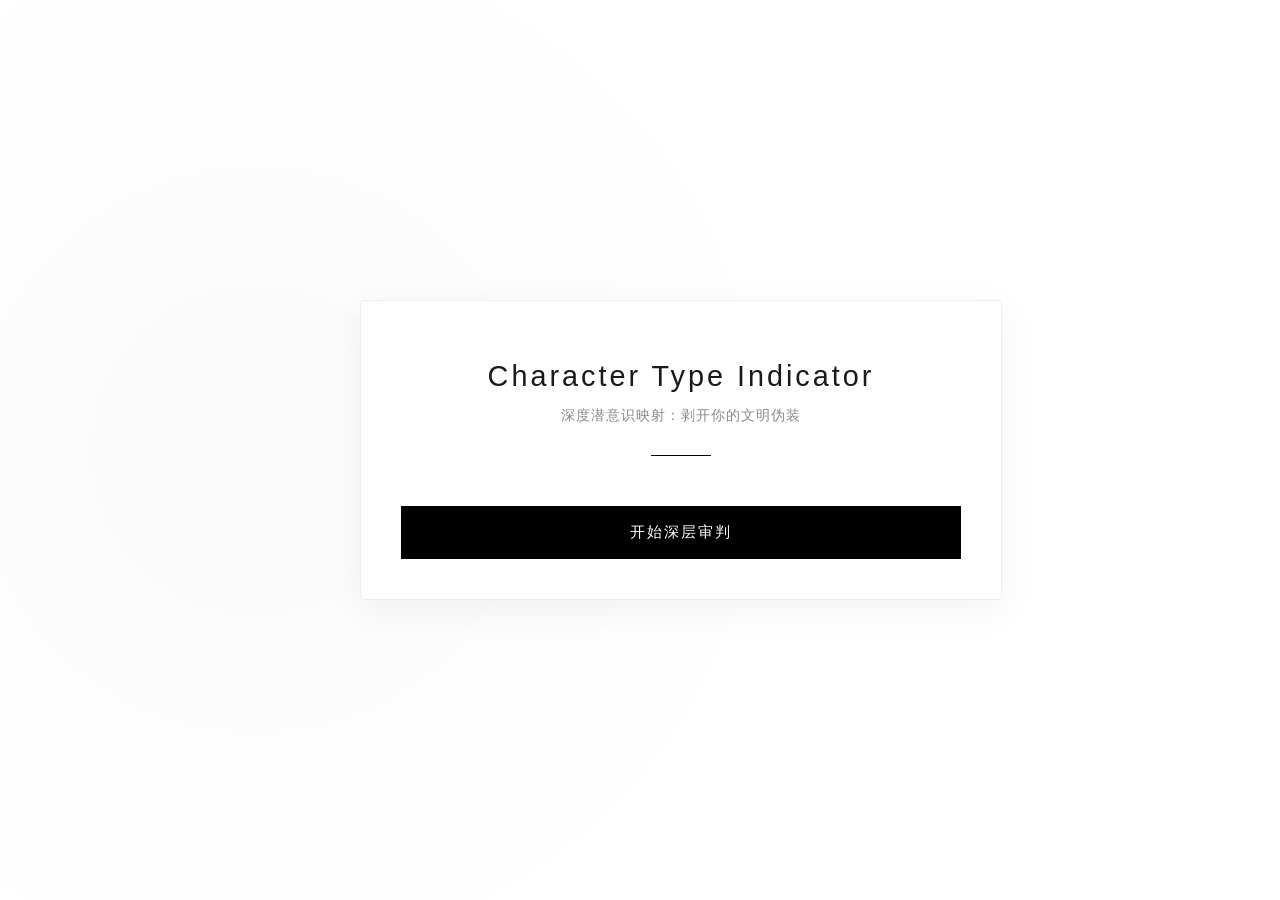
==== index.html @ 098f1a62 "Initial commit" ====
<!DOCTYPE html>
<html lang="zh-CN">
<head>
    <meta charset="UTF-8">
    <meta name="viewport" content="width=device-width, initial-scale=1.0">
    <title>灵魂色相 - 性格原型审判</title>
    <link rel="stylesheet" href="style.css">
</head>
<body class="white-theme">
    <div id="app">
        <div class="bg-decoration"></div>

        <div id="view-intro" class="view active">
            <div class="card intro-card">
                <h1 class="title">Character Type Indicator</h1>
                <p class="subtitle">深度潜意识映射：剥开你的文明伪装</p>
                <div class="divider"></div>
                <button class="btn-primary" id="btn-start">开始深层审判</button>
            </div>
        </div>

        <div id="view-quiz" class="view">
            <div class="card quiz-card">
                <div class="progress-container">
                    <div class="progress-bar" id="progress-fill"></div>
                </div>
                <div class="quiz-header">
                    <span id="question-counter">01</span>
                    <h2 id="question-text"></h2>
                </div>
                <div class="options-grid" id="options-container"></div>
            </div>
        </div>

        <div id="view-result" class="view">
            <div class="card result-card" id="main-result-card">
                <div class="status-tag" id="status-tag">ANALYSIS COMPLETE</div>
                <div class="result-content">
                    <h3 class="result-label">你喜欢的女孩类型</h3>
                    <h2 class="result-name" id="result-name"></h2>
                    <div class="result-visual" id="result-img-placeholder">
                        <img id="result-image" src="" alt="AI 生成画像" style="width:100%;height:100%;object-fit:cover;display:none;" />
                        <div class="img-tip" id="img-tip">AI 画像生成中...</div>
                    </div>
                    <p class="result-desc" id="result-desc"></p>
                    <div class="quote-box">
                        <p id="result-ending"></p>
                    </div>
                </div>
                <button class="btn-secondary" id="btn-restart">重启审判</button>
            </div>
        </div>
    </div>

    <div id="punish-overlay" class="punish-overlay">
        <div class="lightning"></div>
        <div class="warning-text">⚡️ 警告：检测到违规灵魂 ⚡️<br>正在执行正义电击...</div>
    </div>

    <div id="reward-overlay" class="reward-overlay">
        <div class="confetti"></div>
        <div class="reward-text">灵魂契合成功</div>
    </div>

    <script src="script.js"></script>
</body>
</html>
---- style.css ----
:root {
    --bg-color: #ffffff;
    --text-main: #1a1a1a;
    --text-sub: #888888;
    --accent: #000000;
    --border: #eeeeee;
    --punish-red: #ff0000;
    --reward-gold: #ffd700;
}

body.white-theme {
    background-color: var(--bg-color);
    color: var(--text-main);
    font-family: -apple-system, BlinkMacSystemFont, "Segoe UI", Roboto, sans-serif;
    margin: 0;
    overflow-x: hidden;
    -webkit-text-size-adjust: 100%;
    height: 100vh;
    display: flex;
    justify-content: center;
    align-items: center;
}

#app {
    width: 100%;
    max-width: 560px;
    padding: 20px;
    position: relative;
}

.bg-decoration {
    position: fixed;
    top: 0;
    left: 0;
    width: 100%;
    height: 100%;
    background: radial-gradient(circle at 20% 50%, rgba(0,0,0,0.02) 0%, transparent 50%);
    pointer-events: none;
    z-index: -1;
}

.card {
    background: #fff;
    padding: 40px;
    width: 100%;
    border: 1px solid var(--border);
    box-shadow: 0 10px 40px rgba(0,0,0,0.05);
    border-radius: 4px;
}

.view {
    display: none;
}

.view.active {
    display: block;
    animation: fade-in 0.5s;
}

@keyframes fade-in {
    from { opacity: 0; transform: translateY(10px); }
    to { opacity: 1; transform: translateY(0); }
}

/* === Intro Page === */
.intro-card {
    text-align: center;
}

.title {
    font-size: 1.8rem;
    font-weight: 300;
    letter-spacing: 3px;
    color: var(--text-main);
    margin-bottom: 12px;
}

.subtitle {
    font-size: 0.85rem;
    color: var(--text-sub);
    font-weight: 300;
    letter-spacing: 1px;
}

.divider {
    width: 60px;
    height: 1px;
    background: var(--accent);
    margin: 30px auto;
}

/* === Buttons === */
.btn-primary {
    background: #000;
    color: #fff;
    border: none;
    padding: 16px 30px;
    width: 100%;
    font-size: 0.95rem;
    letter-spacing: 2px;
    cursor: pointer;
    transition: 0.3s;
    margin-top: 20px;
}

.btn-primary:hover {
    transform: translateY(-2px);
    box-shadow: 0 5px 15px rgba(0,0,0,0.2);
}

.btn-secondary {
    background: #fff;
    color: var(--text-main);
    border: 1px solid var(--border);
    padding: 14px 30px;
    width: 100%;
    font-size: 0.85rem;
    letter-spacing: 1px;
    cursor: pointer;
    transition: 0.3s;
    margin-top: 20px;
}

.btn-secondary:hover {
    border-color: var(--accent);
    background: #f9f9f9;
}

/* === Quiz Page === */
.progress-container {
    width: 100%;
    height: 2px;
    background: var(--border);
    margin-bottom: 30px;
}

.progress-bar {
    height: 100%;
    background: var(--accent);
    transition: width 0.4s ease;
    width: 0%;
}

.quiz-header {
    margin-bottom: 30px;
}

#question-counter {
    font-size: 0.75rem;
    color: var(--text-sub);
    letter-spacing: 1px;
    display: block;
    margin-bottom: 15px;
}

#question-text {
    font-size: 1.1rem;
    font-weight: 500;
    line-height: 1.7;
    color: var(--text-main);
}

.options-grid {
    display: flex;
    flex-direction: column;
    gap: 12px;
}

.option-btn {
    display: block;
    width: 100%;
    padding: 16px 18px;
    border: 1px solid var(--border);
    background: #fff;
    text-align: left;
    cursor: pointer;
    transition: all 0.2s;
    font-size: 0.9rem;
    line-height: 1.6;
    color: var(--text-main);
}

.option-btn:hover {
    background: #f9f9f9;
    border-color: var(--accent);
}

.option-btn:active {
    transform: scale(0.99);
}

/* === Result Page === */
.result-card {
    text-align: center;
    transition: all 0.3s;
}

.status-tag {
    font-size: 0.7rem;
    letter-spacing: 3px;
    color: var(--text-sub);
    margin-bottom: 20px;
}

.result-label {
    font-size: 0.75rem;
    color: var(--text-sub);
    letter-spacing: 2px;
    margin-bottom: 10px;
    text-transform: uppercase;
}

.result-name {
    font-size: 2rem;
    font-weight: 400;
    color: var(--text-main);
    margin-bottom: 20px;
    letter-spacing: 2px;
}

.result-visual {
    width: 100%;
    height: 200px;
    background: #f9f9f9;
    border: 1px solid var(--border);
    margin-bottom: 20px;
    display: flex;
    align-items: center;
    justify-content: center;
    overflow: hidden;
    border-radius: 4px;
}

.result-visual img {
    width: 100%;
    height: 100%;
    object-fit: cover;
    transition: opacity 0.5s;
}

.img-tip {
    font-size: 0.75rem;
    color: var(--text-sub);
}

/* === Mobile Responsive === */
@media (max-width: 480px) {
    body.white-theme {
        padding: 0;
        height: 100vh;
        overflow: hidden;
    }
    
    #app {
        max-width: 100%;
        padding: 15px;
        height: 100%;
        display: flex;
        flex-direction: column;
        justify-content: center;
    }
    
    .card {
        padding: 25px 20px;
        box-shadow: 0 4px 20px rgba(0,0,0,0.08);
    }
    
    .title {
        font-size: 1.5rem;
        letter-spacing: 2px;
    }
    
    .subtitle {
        font-size: 0.75rem;
    }
    
    .divider {
        margin: 20px auto;
    }
    
    .btn-primary,
    .btn-secondary {
        padding: 14px 20px;
        font-size: 0.9rem;
        margin-top: 15px;
    }
    
    /* Quiz Page Mobile */
    #question-text {
        font-size: 1rem;
        line-height: 1.6;
    }
    
    .option-btn {
        padding: 14px 16px;
        font-size: 0.85rem;
        line-height: 1.5;
    }
    
    #question-counter {
        font-size: 0.7rem;
        margin-bottom: 12px;
    }
    
    /* Result Page Mobile */
    .result-name {
        font-size: 1.4rem;
    }
    
    .result-desc {
        font-size: 0.85rem;
    }
    
    .result-visual {
        height: 180px;
    }
    
    .result-content {
        padding: 0;
    }
    
    /* Music Player Mobile */
    .bg-music-player {
        bottom: 10px;
        right: 10px;
    }
    
    .music-toggle-btn {
        width: 45px;
        height: 45px;
    }
    
    .music-volume-control {
        display: none;
    }
}

/* === Small Mobile (320px - 360px) === */
@media (max-width: 360px) {
    #app {
        padding: 10px;
    }
    
    .card {
        padding: 20px 15px;
    }
    
    .title {
        font-size: 1.3rem;
    }
    
    .subtitle {
        font-size: 0.7rem;
    }
    
    #question-text {
        font-size: 0.95rem;
    }
    
    .option-btn {
        padding: 12px 14px;
        font-size: 0.8rem;
    }
    
    .result-name {
        font-size: 1.2rem;
    }
    
    .result-desc {
        font-size: 0.8rem;
    }
    
    .result-visual {
        height: 150px;
    }
}

/* === Landscape Mode === */
@media (max-height: 500px) and (orientation: landscape) {
    body.white-theme {
        height: 100vh;
        overflow-y: auto;
    }
    
    #app {
        padding: 10px 20px;
    }
    
    .card {
        padding: 20px;
    }
    
    .title {
        font-size: 1.3rem;
    }
    
    .options-grid {
        gap: 8px;
    }
    
    .option-btn {
        padding: 10px 14px;
        font-size: 0.8rem;
    }
}

/* === Touch Optimization === */
@media (hover: none) and (pointer: coarse) {
    .option-btn {
        min-height: 48px;
        touch-action: manipulation;
    }
    
    .btn-primary,
    .btn-secondary {
        min-height: 48px;
        touch-action: manipulation;
    }
    
    .music-toggle-btn {
        min-width: 48px;
        min-height: 48px;
        touch-action: manipulation;
    }
}

.result-desc {
    font-size: 0.9rem;
    color: var(--text-sub);
    line-height: 1.8;
    margin-bottom: 25px;
}

.quote-box {
    background: #f9f9f9;
    border-left: 2px solid var(--accent);
    padding: 15px 20px;
    margin-bottom: 20px;
    text-align: left;
}

.quote-box p {
    font-size: 0.85rem;
    line-height: 1.7;
    color: var(--text-main);
    font-style: italic;
}

/* === Punishment Overlay === */
.punish-overlay {
    position: fixed;
    top: 0;
    left: 0;
    width: 100%;
    height: 100%;
    background: #fff;
    z-index: 1000;
    display: none;
    flex-direction: column;
    justify-content: center;
    align-items: center;
}

.punish-overlay.active {
    display: flex;
    animation: flash-red 0.1s infinite;
}

@keyframes flash-red {
    0%, 100% { background: #fff; }
    50% { background: #ff000033; }
}

.warning-text {
    color: var(--punish-red);
    font-weight: bold;
    font-size: 1.3rem;
    text-align: center;
    animation: shake 0.1s infinite;
    line-height: 1.6;
}

@keyframes shake {
    0% { transform: translate(2px, 2px); }
    50% { transform: translate(-2px, -2px); }
    100% { transform: translate(1px, -1px); }
}

/* === Reward Overlay === */
.reward-overlay {
    position: fixed;
    top: 0;
    left: 0;
    width: 100%;
    height: 100%;
    background: rgba(255,255,255,0.95);
    z-index: 1000;
    display: none;
    justify-content: center;
    align-items: center;
}

.reward-overlay.active {
    display: flex;
    animation: fade-in-up 0.5s forwards;
}

@keyframes fade-in-up {
    from { opacity: 0; transform: translateY(20px); }
    to { opacity: 1; transform: translateY(0); }
}

.reward-text {
    font-size: 1.8rem;
    font-weight: 200;
    letter-spacing: 8px;
    color: var(--text-main);
}

/* === Impact Animations === */
.impact-electro {
    animation: flash-electro 0.15s infinite;
    border: 3px solid #000;
}

@keyframes flash-electro {
    0%, 100% { background-color: #fff; transform: translate(2px, 2px); }
    50% { background-color: #00eeff22; transform: translate(-2px, -2px); filter: invert(0.1); }
}

.impact-blood {
    animation: pulse-red 0.5s ease-in-out;
    box-shadow: inset 0 0 80px #ff000044;
}

@keyframes pulse-red {
    0% { box-shadow: inset 0 0 0px #ff000044; }
    50% { box-shadow: inset 0 0 150px #ff000044; }
    100% { box-shadow: inset 0 0 80px #ff000044; }
}

.impact-freeze {
    animation: white-out 1s forwards;
    filter: contrast(130%) brightness(105%);
}

@keyframes white-out {
    0% { letter-spacing: 2px; }
    100% { letter-spacing: 8px; filter: blur(1px); opacity: 0.9; }
}

.impact-royal {
    animation: shake-heavy 0.4s;
    border: 6px solid var(--reward-gold);
}

@keyframes shake-heavy {
    0% { transform: scale(1); }
    25% { transform: scale(1.05) rotate(2deg); }
    50% { transform: scale(0.95) rotate(-2deg); }
    75% { transform: scale(1.02) rotate(1deg); }
    100% { transform: scale(1); }
}

.impact-glitch {
    animation: glitch-skew 0.3s infinite;
}

@keyframes glitch-skew {
    0% { transform: skew(0deg); }
    25% { transform: skew(8deg); filter: hue-rotate(50deg); }
    50% { transform: skew(-8deg); }
    75% { transform: skew(4deg); filter: hue-rotate(-50deg); }
    100% { transform: skew(0deg); }
}

/* === Mobile Responsive === */
@media (max-width: 480px) {
    #app {
        padding: 12px;
    }
    .card {
        padding: 28px 20px;
    }
    .title {
        font-size: 1.5rem;
    }
    .subtitle {
        font-size: 0.8rem;
    }
    #question-text {
        font-size: 1rem;
    }
    .option-btn {
        padding: 14px 16px;
        font-size: 0.85rem;
    }
    .result-name {
        font-size: 1.6rem;
    }
    .result-visual {
        height: 160px;
    }
}

@media (max-width: 360px) {
    .card {
        padding: 24px 16px;
    }
    .title {
        font-size: 1.3rem;
    }
    .result-name {
        font-size: 1.4rem;
    }
}

/* === REWARD ANIMATIONS (40 unique) === */
.reward-sparkle { animation: sparkle-glow 0.8s ease-out; }
@keyframes sparkle-glow { 0% { opacity: 0; transform: scale(0.9); filter: brightness(2); } 50% { opacity: 1; transform: scale(1.05); filter: brightness(1.3); } 100% { opacity: 1; transform: scale(1); filter: brightness(1); } }

.reward-warmth { animation: warmth-ambient 1s ease-out; }
@keyframes warmth-ambient { 0% { box-shadow: inset 0 0 0px #ffcc0033; } 100% { box-shadow: inset 0 0 100px #ffcc0033; } }

.reward-royal { animation: royal-grandeur 0.8s ease-out; }
@keyframes royal-grandeur { 0% { transform: scale(0.95); } 50% { transform: scale(1.08); box-shadow: 0 0 60px #ffd70066; } 100% { transform: scale(1); } }

.reward-blossom { animation: blossom-bloom 1s ease-out; }
@keyframes blossom-bloom { 0% { filter: hue-rotate(-30deg) brightness(0.8); } 100% { filter: hue-rotate(0deg) brightness(1.1); } }

.reward-wine { animation: wine-elegant 1.2s ease-out; }
@keyframes wine-elegant { 0% { transform: translateY(10px); opacity: 0; } 100% { transform: translateY(0); opacity: 1; } }

.reward-hearth { animation: hearth-cozy 1s ease-out; }
@keyframes hearth-cozy { 0% { filter: brightness(0.7); } 100% { filter: brightness(1.15); } }

.reward-fluffy { animation: fluffy-soft 0.8s ease-out; }
@keyframes fluffy-soft { 0% { transform: translateY(-10px); } 50% { transform: translateY(5px); } 100% { transform: translateY(0); } }

.reward-inferno { animation: inferno-blaze 0.8s ease-out; }
@keyframes inferno-blaze { 0% { filter: brightness(1); } 50% { filter: brightness(1.4) sepia(0.5); } 100% { filter: brightness(1.1); } }

.reward-candy { animation: candy-sweet 0.9s ease-out; }
@keyframes candy-sweet { 0% { transform: rotate(-3deg) scale(0.95); } 50% { transform: rotate(3deg) scale(1.05); } 100% { transform: rotate(0) scale(1); } }

.reward-blade { animation: blade-sharp 0.6s ease-out; }
@keyframes blade-sharp { 0% { clip-path: inset(50% 0 50% 0); } 100% { clip-path: inset(0 0 0 0); } }

.reward-obsession { animation: obsession-intense 1s ease-out; }
@keyframes obsession-intense { 0% { transform: scale(0.9); filter: contrast(0.8); } 100% { transform: scale(1); filter: contrast(1.2); } }

.reward-tsundere { animation: tsundere-blush 0.8s ease-out; }
@keyframes tsundere-blush { 0% { filter: hue-rotate(0) brightness(1); } 50% { filter: hue-rotate(340deg) brightness(1.15); } 100% { filter: hue-rotate(0) brightness(1); } }

.reward-manipulate { animation: manipulate-cunning 1s ease-out; }
@keyframes manipulate-cunning { 0% { transform: skewX(0); } 25% { transform: skewX(-5deg); } 75% { transform: skewX(5deg); } 100% { transform: skewX(0); } }

.reward-cloud { animation: cloud-float 1.2s ease-out; }
@keyframes cloud-float { 0% { transform: translateY(10px); opacity: 0.8; } 100% { transform: translateY(-5px); opacity: 1; } }

.reward-sunshine { animation: sunshine-bright 0.8s ease-out; }
@keyframes sunshine-bright { 0% { filter: brightness(0.8); } 100% { filter: brightness(1.3); } }

.reward-silent { animation: silent-quiet 1s ease-out; }
@keyframes silent-quiet { 0% { opacity: 0; } 100% { opacity: 1; } }

.reward-melt { animation: melt-thaw 1.2s ease-out; }
@keyframes melt-thaw { 0% { filter: brightness(0.7) contrast(1.3); } 100% { filter: brightness(1.1) contrast(1); } }

.reward-scalpel { animation: scalpel-precise 0.7s ease-out; }
@keyframes scalpel-precise { 0% { clip-path: polygon(50% 0, 50% 100%, 50% 100, 50% 0); } 100% { clip-path: polygon(0 0, 100% 0, 100% 100%, 0 100%); } }

.reward-coronation { animation: coronation-crown 1s ease-out; }
@keyframes coronation-crown { 0% { transform: translateY(-15px) scale(0.9); } 50% { transform: translateY(5px) scale(1.05); } 100% { transform: translateY(0) scale(1); } }

.reward-rose { animation: rose-bloom 1s ease-out; }
@keyframes rose-bloom { 0% { transform: scale(0.95) rotate(-2deg); } 100% { transform: scale(1) rotate(0); } }

.reward-pearl { animation: pearl-luster 1.2s ease-out; }
@keyframes pearl-luster { 0% { filter: brightness(0.8); } 50% { filter: brightness(1.2); } 100% { filter: brightness(1); } }

.reward-pact { animation: pact-dark 1s ease-out; }
@keyframes pact-dark { 0% { filter: brightness(1); } 100% { filter: brightness(0.9) contrast(1.1); } }

.reward-lighthouse { animation: lighthouse-beam 1s ease-out; }
@keyframes lighthouse-beam { 0% { box-shadow: inset 0 0 0px #ffaa0033; } 100% { box-shadow: inset 0 0 80px #ffaa0033; } }

.reward-star { animation: star-twinkle 1s ease-out; }
@keyframes star-twinkle { 0%, 100% { filter: brightness(1); } 50% { filter: brightness(1.3); } }

.reward-home { animation: home-warm 1.2s ease-out; }
@keyframes home-warm { 0% { filter: sepia(0) brightness(1); } 100% { filter: sepia(0.2) brightness(1.1); } }

.reward-moon { animation: moon-pale 1s ease-out; }
@keyframes moon-pale { 0% { filter: brightness(0.8); } 100% { filter: brightness(1.05); } }

.reward-forest { animation: forest-green 1.2s ease-out; }
@keyframes forest-green { 0% { filter: hue-rotate(0); } 100% { filter: hue-rotate(-10deg) brightness(1.05); } }

.reward-peach { animation: peach-soft 1s ease-out; }
@keyframes peach-soft { 0% { filter: brightness(1); } 50% { filter: brightness(1.15) saturate(1.2); } 100% { filter: brightness(1.05); } }

.reward-sacred { animation: sacred-holy 1s ease-out; }
@keyframes sacred-holy { 0% { box-shadow: inset 0 0 0px #ffffff00; } 100% { box-shadow: inset 0 0 100px #ffffff44; } }

.reward-web { animation: web-entrap 1s ease-out; }
@keyframes web-entrap { 0% { transform: scale(1); } 50% { transform: scale(1.03); } 100% { transform: scale(1); } }

.reward-victory { animation: victory-triumph 0.8s ease-out; }
@keyframes victory-triumph { 0% { transform: translateY(10px) scale(0.95); } 100% { transform: translateY(0) scale(1); } }

.reward-poem { animation: poem-verse 1.2s ease-out; }
@keyframes poem-verse { 0% { opacity: 0; transform: translateY(5px); } 100% { opacity: 1; transform: translateY(0); } }

.reward-promotion { animation: promotion-advance 0.8s ease-out; }
@keyframes promotion-advance { 0% { transform: scale(0.95); } 100% { transform: scale(1); } }

.reward-mirror { animation: mirror-reflect 1s ease-out; }
@keyframes mirror-reflect { 0% { filter: brightness(1); } 50% { filter: brightness(1.1); } 100% { filter: brightness(1); } }

.reward-purr { animation: purr-content 1s ease-out; }
@keyframes purr-content { 0% { transform: scale(1); } 25% { transform: scale(1.02); } 75% { transform: scale(0.98); } 100% { transform: scale(1); } }

.reward-activate { animation: activate-boot 0.8s ease-out; }
@keyframes activate-boot { 0% { opacity: 0; filter: brightness(0); } 100% { opacity: 1; filter: brightness(1); } }

.reward-chaos { animation: chaos-madness 0.8s ease-out; }
@keyframes chaos-madness { 0% { transform: rotate(0); } 25% { transform: rotate(-3deg); } 75% { transform: rotate(3deg); } 100% { transform: rotate(0); } }

.reward-contract { animation: contract-bind 1s ease-out; }
@keyframes contract-bind { 0% { box-shadow: inset 0 0 0px #ff006633; } 100% { box-shadow: inset 0 0 100px #ff006633; } }

/* === PUNISHMENT ANIMATIONS (40 unique) === */
.punish-lightning { animation: lightning-strike 0.3s infinite; }
@keyframes lightning-strike { 0%, 100% { filter: brightness(1); } 50% { filter: brightness(1.5) contrast(1.2); } }

.punish-freeze { animation: freeze-solid 1s ease-out; }
@keyframes freeze-solid { 0% { filter: brightness(1); } 100% { filter: brightness(1.1) contrast(1.3) hue-rotate(180deg); } }

.punish-crush { animation: crush-pressure 0.8s ease-out; }
@keyframes crush-pressure { 0% { transform: scale(1); } 50% { transform: scale(0.92); } 100% { transform: scale(1); } }

.punish-wither { animation: wither-decay 1.2s ease-out; }
@keyframes wither-decay { 0% { filter: brightness(1) saturate(1); } 100% { filter: brightness(0.7) saturate(0.3); } }

.punish-shatter { animation: shatter-break 0.6s ease-out; }
@keyframes shatter-break { 0% { opacity: 1; } 50% { opacity: 0.5; } 100% { opacity: 1; } }

.punish-isolation { animation: isolation-lonely 1.5s ease-out; }
@keyframes isolation-lonely { 0% { box-shadow: inset 0 0 0px #00000022; } 100% { box-shadow: inset 0 0 150px #00000044; } }

.punish-suffocate { animation: suffocate-drown 1s ease-out; }
@keyframes suffocate-drown { 0% { transform: scale(1); } 50% { transform: scale(1.05); } 100% { transform: scale(0.95); } }

.punish-burn { animation: burn-inferno 0.8s ease-out; }
@keyframes burn-inferno { 0% { filter: brightness(1); } 50% { filter: brightness(1.3) sepia(0.8); } 100% { filter: brightness(0.9); } }

.punish-drown { animation: drown-submerge 1.2s ease-out; }
@keyframes drown-submerge { 0% { transform: translateY(0); opacity: 1; } 100% { transform: translateY(20px); opacity: 0.7; } }

.punish-chain { animation: chain-bind 1s ease-out; }
@keyframes chain-bind { 0% { transform: translateX(0); } 25% { transform: translateX(-5px); } 75% { transform: translateX(5px); } 100% { transform: translateX(0); } }

.punish-reject { animation: reject-dismiss 0.6s ease-out; }
@keyframes reject-dismiss { 0% { transform: scale(1); } 100% { transform: scale(0.95); opacity: 0.8; } }

.punish-puppet { animation: puppet-control 1s ease-out; }
@keyframes puppet-control { 0% { transform: translateY(0); } 25% { transform: translateY(-8px); } 75% { transform: translateY(8px); } 100% { transform: translateY(0); } }

.punish-confuse { animation: confuse-dizzy 1s ease-out; }
@keyframes confuse-dizzy { 0% { transform: rotate(0); } 25% { transform: rotate(-5deg); } 75% { transform: rotate(5deg); } 100% { transform: rotate(0); } }

.punish-blackhole { animation: blackhole-void 1.2s ease-out; }
@keyframes blackhole-void { 0% { filter: brightness(1); } 100% { filter: brightness(0.6) contrast(1.2); } }

.punish-erase { animation: erase-delete 1s ease-out; }
@keyframes erase-delete { 0% { opacity: 1; } 100% { opacity: 0.3; } }

.punish-permafrost { animation: permafrost-eternal 1.5s ease-out; }
@keyframes permafrost-eternal { 0% { filter: brightness(1); } 100% { filter: brightness(1.15) contrast(1.4) hue-rotate(200deg); } }

.punish-dissect { animation: dissect-autopsy 1s ease-out; }
@keyframes dissect-autopsy { 0% { clip-path: polygon(0 0, 100% 0, 100% 100%, 0 100%); } 50% { clip-path: polygon(10% 10%, 90% 10%, 90% 90%, 10% 90%); } 100% { clip-path: polygon(0 0, 100% 0, 100% 100%, 0 100%); } }

.punish-annihilate { animation: annihilate-obliterate 0.8s ease-out; }
@keyframes annihilate-obliterate { 0% { transform: scale(1); opacity: 1; } 100% { transform: scale(1.1); opacity: 0.5; } }

.punish-thorn { animation: thorn-pierce 0.8s ease-out; }
@keyframes thorn-pierce { 0% { transform: scale(1); } 50% { transform: scale(0.93); } 100% { transform: scale(1); } }

.punish-exile { animation: exile-banish 1.2s ease-out; }
@keyframes exile-banish { 0% { transform: translateX(0); opacity: 1; } 100% { transform: translateX(30px); opacity: 0.5; } }

.punish-slash { animation: slash-cut 0.5s ease-out; }
@keyframes slash-cut { 0% { clip-path: inset(0 0 0 0); } 50% { clip-path: inset(0 50% 0 50%); } 100% { clip-path: inset(0 0 0 0); } }

.punish-curse { animation: curse-hex 1.2s ease-out; }
@keyframes curse-hex { 0% { filter: brightness(1); } 50% { filter: brightness(0.7) hue-rotate(280deg); } 100% { filter: brightness(0.85); } }

.punish-disappoint { animation: disappoint-fail 1s ease-out; }
@keyframes disappoint-fail { 0% { filter: brightness(1) saturate(1); } 100% { filter: brightness(0.75) saturate(0.5); } }

.punish-fall { animation: fall-descend 1s ease-out; }
@keyframes fall-descend { 0% { transform: translateY(0); opacity: 1; } 100% { transform: translateY(25px); opacity: 0.6; } }

.punish-seal { animation: seal-lock 1s ease-out; }
@keyframes seal-lock { 0% { box-shadow: inset 0 0 0px #00000000; } 100% { box-shadow: inset 0 0 100px #00000033; } }

.punish-ink { animation: ink-stain 1.2s ease-out; }
@keyframes ink-stain { 0% { filter: brightness(1); } 50% { filter: brightness(0.8) contrast(1.3); } 100% { filter: brightness(0.9); } }

.punish-thorns { animation: thorns-entangle 1s ease-out; }
@keyframes thorns-entangle { 0% { transform: scale(1); } 33% { transform: scale(0.94); } 66% { transform: scale(1.04); } 100% { transform: scale(1); } }

.punish-abyss { animation: abyss-gaze 1.5s ease-out; }
@keyframes abyss-gaze { 0% { filter: brightness(1); } 100% { filter: brightness(0.65) contrast(1.2); } }

.punish-void { animation: void-empty 1.2s ease-out; }
@keyframes void-empty { 0% { opacity: 1; } 50% { opacity: 0.4; } 100% { opacity: 0.8; } }

.punish-poison { animation: poison-toxic 1.2s ease-out; }
@keyframes poison-toxic { 0% { filter: brightness(1); } 50% { filter: brightness(0.85) hue-rotate(100deg); } 100% { filter: brightness(0.9); } }

.punish-defeat { animation: defeat-lose 1s ease-out; }
@keyframes defeat-lose { 0% { transform: scale(1); } 100% { transform: scale(0.93); filter: brightness(0.8); } }

.punish-silence { animation: silence-mute 1s ease-out; }
@keyframes silence-mute { 0% { filter: brightness(1); } 100% { filter: brightness(0.85); } }

.punish-delete { animation: delete-remove 0.8s ease-out; }
@keyframes delete-remove { 0% { opacity: 1; transform: scale(1); } 100% { opacity: 0.2; transform: scale(0.9); } }

.punish-trap { animation: trap-cage 1s ease-out; }
@keyframes trap-cage { 0% { box-shadow: inset 0 0 0px #00000044; } 100% { box-shadow: inset 0 0 120px #00000044; } }

.punish-blur { animation: blur-obscure 1s ease-out; }
@keyframes blur-obscure { 0% { filter: blur(0); } 100% { filter: blur(2px); } }

.punish-bite { animation: bite-chomp 0.6s ease-out; }
@keyframes bite-chomp { 0% { transform: scale(1); } 50% { transform: scale(0.92); } 100% { transform: scale(1); } }

.punish-rewrite { animation: rewrite-corrupt 0.8s ease-out; }
@keyframes rewrite-corrupt { 0% { filter: brightness(1); } 50% { filter: brightness(1.3) contrast(1.2); } 100% { filter: brightness(0.85); } }

.punish-cage { animation: cage-imprison 1s ease-out; }
@keyframes cage-imprison { 0% { transform: scale(1); } 50% { transform: scale(0.94); } 100% { transform: scale(1); } }

.punish-drain { animation: drain-siphon 1.2s ease-out; }
@keyframes drain-siphon { 0% { filter: brightness(1); } 100% { filter: brightness(0.7) saturate(0.5); } }

/* === 1.md 扩充视觉反馈库 === */
.impact-electro { animation: flash-electro 0.1s infinite; border: 4px solid #000; filter: contrast(200%); }
@keyframes flash-electro { 0% { opacity: 1; } 50% { opacity: 0.7; } 100% { opacity: 1; } }

.impact-blood { animation: pulse-blood 0.6s infinite; box-shadow: inset 0 0 100px #ff000066; }
@keyframes pulse-blood { 0%, 100% { box-shadow: inset 0 0 100px #ff000066; } 50% { box-shadow: inset 0 0 150px #ff0000aa; } }

.impact-freeze { animation: freeze-blur 1.5s forwards; filter: saturate(0) brightness(1.2); }
@keyframes freeze-blur { 0% { filter: blur(0) saturate(1); } 100% { filter: blur(1px) saturate(0) brightness(1.3); } }

.impact-royal { border: 8px double #ffd700; animation: royal-shine 1s infinite; }
@keyframes royal-shine { 0%, 100% { box-shadow: 0 0 20px #ffd70066; } 50% { box-shadow: 0 0 40px #ffd700aa; } }

.impact-glitch { animation: glitch-data 0.2s infinite; text-shadow: 2px 0 #ff00ea, -2px 0 #00f6ff; }
@keyframes glitch-data { 0% { transform: translate(0); } 20% { transform: translate(-2px, 2px); } 40% { transform: translate(-2px, -2px); } 60% { transform: translate(2px, 2px); } 80% { transform: translate(2px, -2px); } 100% { transform: translate(0); } }

.impact-bloom { animation: soft-float 3s ease-in-out infinite; background: linear-gradient(135deg, #fff5f5 0%, #fff 100%); }
@keyframes soft-float { 0%, 100% { transform: translateY(0); } 50% { transform: translateY(-5px); } }

.impact-ink { border-left: 15px solid #000; filter: sepia(0.5); font-style: italic; }

.impact-vibrate { animation: shake-hard 0.1s infinite; }
@keyframes shake-hard { 0% { transform: translate(0); } 25% { transform: translate(-3px, 3px); } 50% { transform: translate(3px, -3px); } 75% { transform: translate(-3px, -3px); } 100% { transform: translate(0); } }

.impact-warm { box-shadow: 0 0 50px #fff9e6; border: 1px solid #ffe4b5; }

.impact-mist { filter: opacity(0.8) grayscale(0.3); animation: mist-flow 5s infinite; }
@keyframes mist-flow { 0%, 100% { filter: opacity(0.8) blur(0); } 50% { filter: opacity(0.6) blur(1px); } }

.result-visual img {
    width: 100%;
    height: 100%;
    object-fit: cover;
    transition: opacity 0.5s;
}

.img-tip {
    font-size: 0.75rem;
    color: var(--text-sub);
}
.impact-electro { animation: flash-electro 0.1s infinite; border: 4px solid #000; filter: contrast(200%); }
@keyframes flash-electro { 
    0%, 100% { background: #fff; transform: translate(3px, -3px); } 
    50% { background: #00fbff33; transform: translate(-3px, 3px); filter: invert(1); } 
}

.impact-blood { animation: pulse-blood 0.6s infinite; box-shadow: inset 0 0 100px #ff000066; }
@keyframes pulse-blood { 0% { opacity: 1; } 50% { opacity: 0.8; transform: scale(1.02); } }

.impact-freeze { animation: freeze-blur 1.5s forwards; filter: saturate(0) brightness(1.2); }
@keyframes freeze-blur { 100% { backdrop-filter: blur(10px); letter-spacing: 10px; } }

.impact-royal { border: 8px double #ffd700; animation: royal-shine 1s infinite; }
@keyframes royal-shine { 0%, 100% { box-shadow: 0 0 20px #ffd700; } 50% { box-shadow: 0 0 50px #ffd700; } }

.impact-glitch { animation: glitch-data 0.2s infinite; text-shadow: 2px 0 #ff00ea, -2px 0 #00f6ff; }
@keyframes glitch-data { 0% { clip-path: inset(10% 0 30% 0); } 50% { clip-path: inset(40% 0 10% 0); } }

.impact-bloom { animation: soft-float 3s ease-in-out infinite; background: linear-gradient(135deg, #fff5f5 0%, #fff 100%); }
@keyframes soft-float { 50% { transform: translateY(-10px); } }

.impact-ink { border-left: 15px solid #000; filter: sepia(0.5); font-style: italic; }

.impact-vibrate { animation: shake-hard 0.1s infinite; }
@keyframes shake-hard { 0% { transform: translate(1px, 1px); } 50% { transform: translate(-1px, -1px); } }

.impact-warm { box-shadow: 0 0 50px #fff9e6; border: 1px solid #ffe4b5; }

.impact-mist { filter: opacity(0.8) grayscale(0.3); animation: mist-flow 5s infinite; }
@keyframes mist-flow { 50% { filter: opacity(0.5) blur(1px); } }
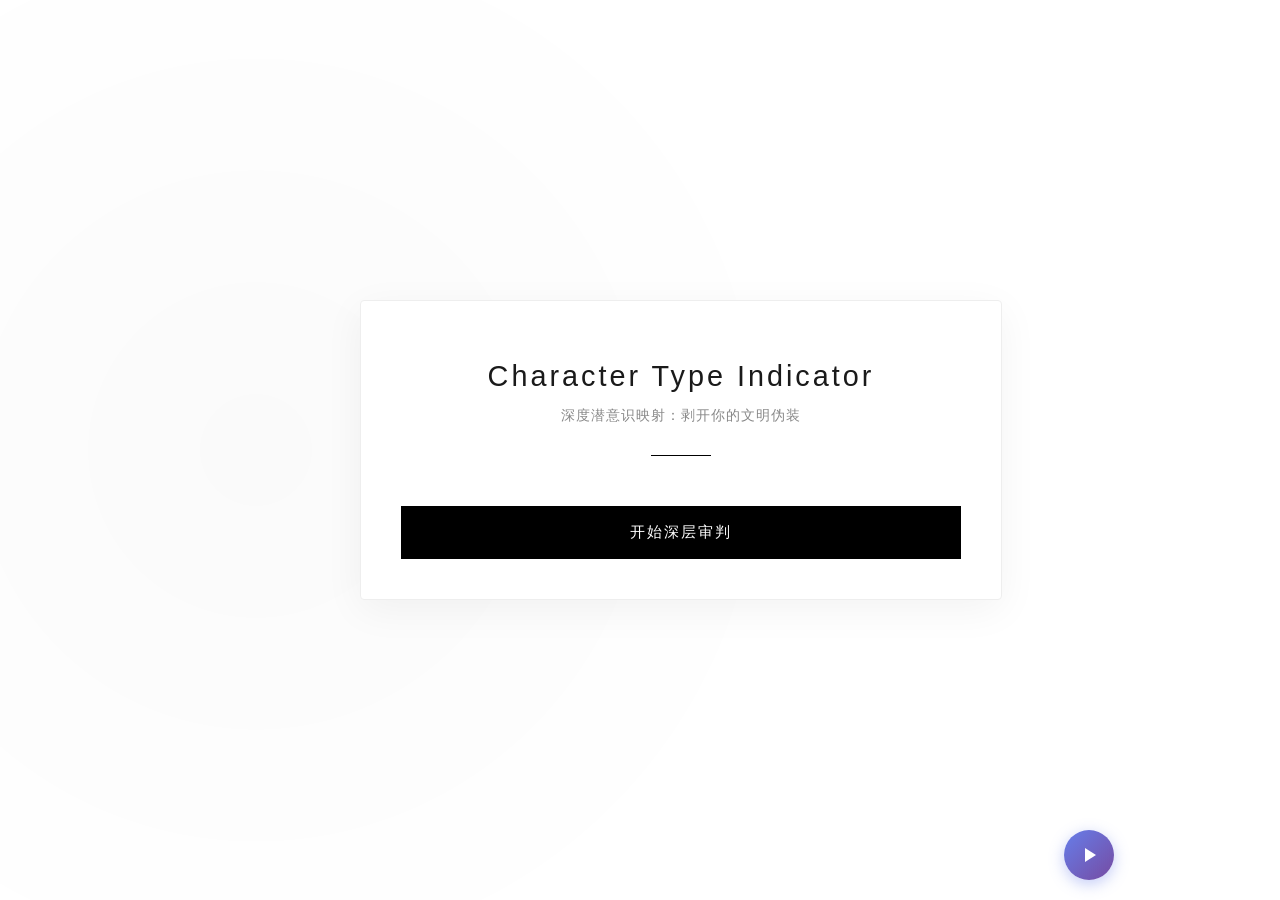
==== commit 67d411ca: "Fix: Add music player references to index.html" ====
--- a/index.html
+++ b/index.html
@@ -62,6 +62,8 @@
         <div class="reward-text">灵魂契合成功</div>
     </div>
 
+    <link rel="stylesheet" href="music-player.css">
+    <script src="music-player.js"></script>
     <script src="script.js"></script>
 </body>
 </html>
--- a/music-player.css
+++ b/music-player.css
@@ -0,0 +1,122 @@
+/* 背景音乐播放器样式 */
+.bg-music-player {
+    position: fixed;
+    bottom: 20px;
+    right: 20px;
+    z-index: 1000;
+    display: flex;
+    align-items: center;
+    gap: 10px;
+}
+
+.music-toggle-btn {
+    width: 50px;
+    height: 50px;
+    border-radius: 50%;
+    background: linear-gradient(135deg, #667eea 0%, #764ba2 100%);
+    border: none;
+    cursor: pointer;
+    display: flex;
+    align-items: center;
+    justify-content: center;
+    box-shadow: 0 4px 15px rgba(102, 126, 234, 0.4);
+    transition: all 0.3s ease;
+}
+
+.music-toggle-btn:hover {
+    transform: scale(1.1);
+    box-shadow: 0 6px 20px rgba(102, 126, 234, 0.6);
+}
+
+.music-toggle-btn.playing {
+    animation: pulse-music 2s infinite;
+}
+
+.music-toggle-btn svg {
+    width: 24px;
+    height: 24px;
+    fill: white;
+}
+
+.music-volume-control {
+    display: flex;
+    align-items: center;
+    gap: 8px;
+    background: rgba(255, 255, 255, 0.95);
+    padding: 8px 12px;
+    border-radius: 25px;
+    box-shadow: 0 2px 10px rgba(0, 0, 0, 0.1);
+    opacity: 0;
+    transform: translateX(20px);
+    pointer-events: none;
+    transition: all 0.3s ease;
+}
+
+.music-volume-control.visible {
+    opacity: 1;
+    transform: translateX(0);
+    pointer-events: all;
+}
+
+.music-volume-slider {
+    width: 80px;
+    height: 4px;
+    -webkit-appearance: none;
+    appearance: none;
+    background: #e0e0e0;
+    border-radius: 2px;
+    outline: none;
+}
+
+.music-volume-slider::-webkit-slider-thumb {
+    -webkit-appearance: none;
+    appearance: none;
+    width: 16px;
+    height: 16px;
+    border-radius: 50%;
+    background: linear-gradient(135deg, #667eea 0%, #764ba2 100%);
+    cursor: pointer;
+    box-shadow: 0 2px 5px rgba(102, 126, 234, 0.4);
+}
+
+.music-volume-slider::-moz-range-thumb {
+    width: 16px;
+    height: 16px;
+    border-radius: 50%;
+    background: linear-gradient(135deg, #667eea 0%, #764ba2 100%);
+    cursor: pointer;
+    border: none;
+    box-shadow: 0 2px 5px rgba(102, 126, 234, 0.4);
+}
+
+.music-volume-icon {
+    width: 20px;
+    height: 20px;
+    fill: #667eea;
+}
+
+@keyframes pulse-music {
+    0%, 100% {
+        box-shadow: 0 4px 15px rgba(102, 126, 234, 0.4);
+    }
+    50% {
+        box-shadow: 0 4px 25px rgba(102, 126, 234, 0.8);
+    }
+}
+
+/* 移动端适配 */
+@media (max-width: 480px) {
+    .bg-music-player {
+        bottom: 10px;
+        right: 10px;
+    }
+    
+    .music-toggle-btn {
+        width: 45px;
+        height: 45px;
+    }
+    
+    .music-volume-control {
+        display: none;
+    }
+}
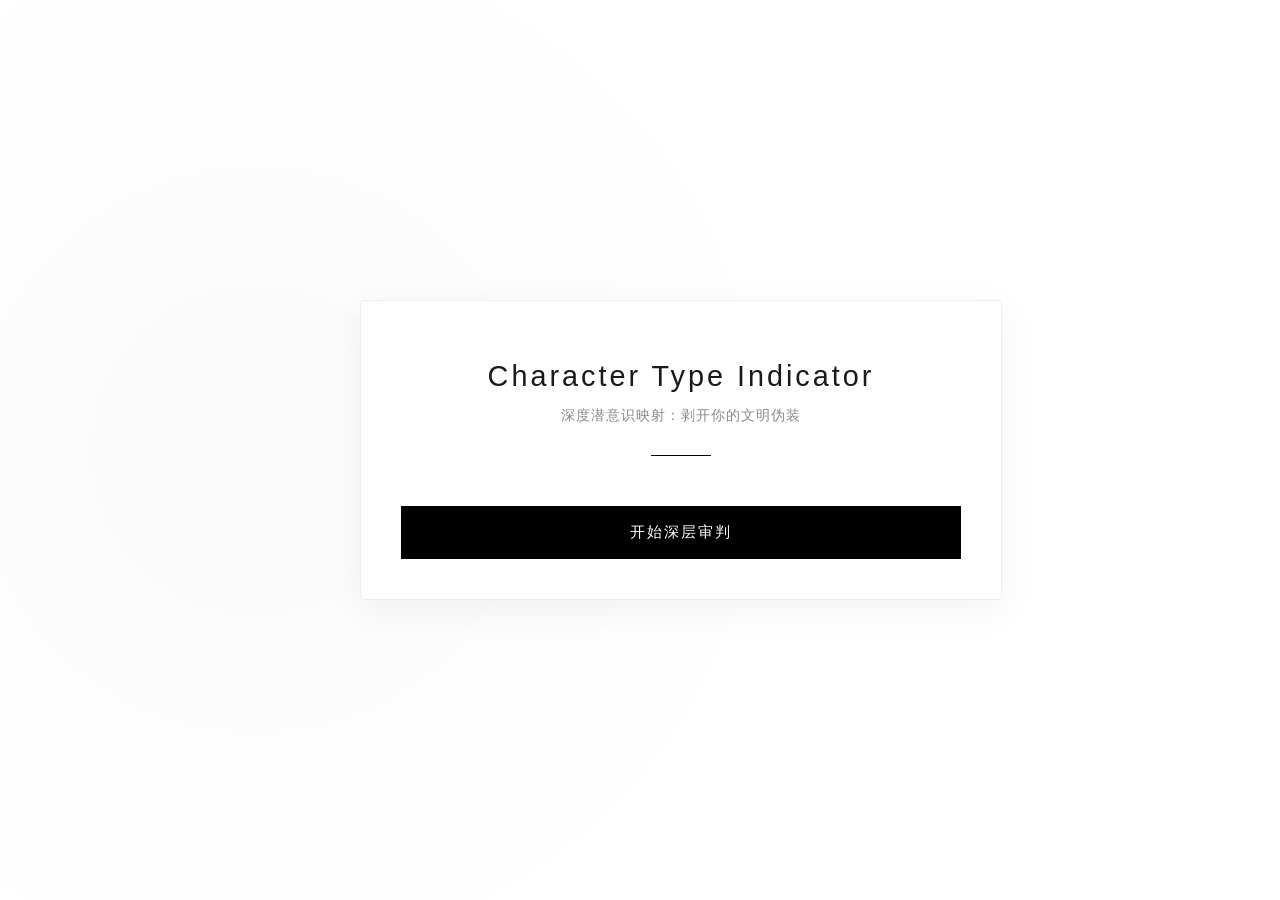
==== commit 565fc53f: "feat: 使用 APlayer 开源项目替换自定义播放器，实现更好的自动播放功能" ====
--- a/index.html
+++ b/index.html
@@ -62,7 +62,11 @@
         <div class="reward-text">灵魂契合成功</div>
     </div>
 
-    <link rel="stylesheet" href="music-player.css">
+    <!-- APlayer CSS -->
+    <link rel="stylesheet" href="https://cdn.jsdelivr.net/npm/aplayer@1.10.1/dist/APlayer.min.css">
+    <!-- APlayer JS -->
+    <script src="https://cdn.jsdelivr.net/npm/aplayer@1.10.1/dist/APlayer.min.js"></script>
+    <!-- 自定义播放器配置 -->
     <script src="music-player.js"></script>
     <script src="script.js"></script>
 </body>
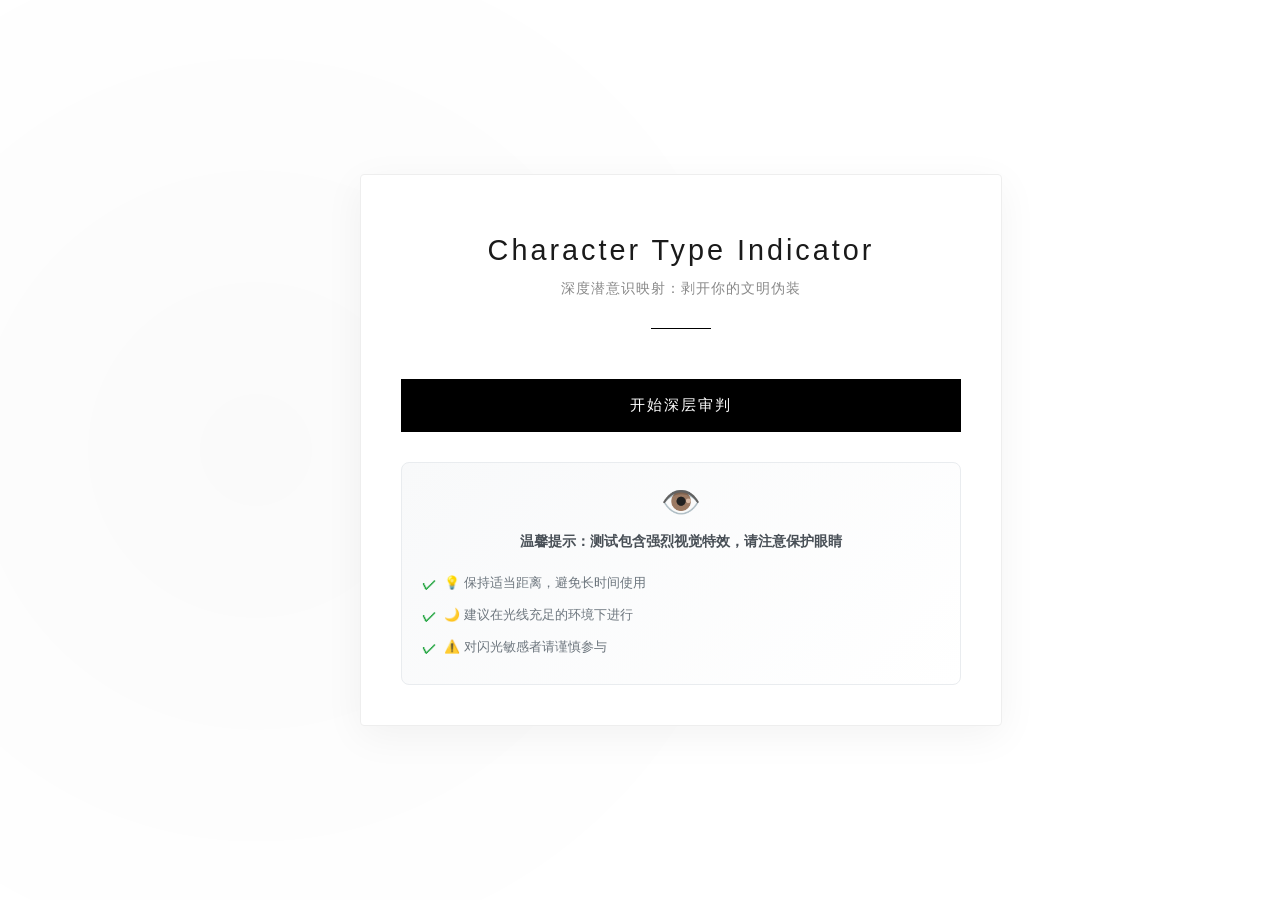
==== commit b5532d4b: "feat: 添加护眼提示 - 在主页添加护眼温馨提示 - 提醒用户注意保护眼睛 - 包含 3 条具体建议（距离、光线、闪光敏感） - 响应式设计，移动端自动优化" ====
--- a/index.html
+++ b/index.html
@@ -2,7 +2,14 @@
 <html lang="zh-CN">
 <head>
     <meta charset="UTF-8">
-    <meta name="viewport" content="width=device-width, initial-scale=1.0">
+    <meta name="viewport" content="width=device-width, initial-scale=1.0, maximum-scale=1.0, user-scalable=no, viewport-fit=cover, shrink-to-fit=no">
+    <meta name="format-detection" content="telephone=no">
+    <meta name="apple-mobile-web-app-capable" content="yes">
+    <meta name="mobile-web-app-capable" content="yes">
+    <meta name="theme-color" content="#ffffff">
+    <meta name="apple-mobile-web-app-status-bar-style" content="white">
+    <meta name="apple-mobile-web-app-title" content="灵魂色相">
+    <link rel="apple-touch-icon" href="icon.png">
     <title>灵魂色相 - 性格原型审判</title>
     <link rel="stylesheet" href="style.css">
 </head>
@@ -16,6 +23,17 @@
                 <p class="subtitle">深度潜意识映射：剥开你的文明伪装</p>
                 <div class="divider"></div>
                 <button class="btn-primary" id="btn-start">开始深层审判</button>
+                
+                <!-- 护眼提示 -->
+                <div class="eye-care-notice">
+                    <span class="eye-icon">👁️</span>
+                    <p>温馨提示：测试包含强烈视觉特效，请注意保护眼睛</p>
+                    <ul class="notice-tips">
+                        <li>💡 保持适当距离，避免长时间使用</li>
+                        <li>🌙 建议在光线充足的环境下进行</li>
+                        <li>⚠️ 对闪光敏感者请谨慎参与</li>
+                    </ul>
+                </div>
             </div>
         </div>
 
--- a/style.css
+++ b/style.css
@@ -87,6 +87,75 @@
     height: 1px;
     background: var(--accent);
     margin: 30px auto;
+}
+
+/* === 护眼提示 === */
+.eye-care-notice {
+    margin-top: 30px;
+    padding: 20px;
+    background: linear-gradient(135deg, #f8f9fa 0%, #fff 100%);
+    border: 1px solid #e9ecef;
+    border-radius: 8px;
+    text-align: left;
+}
+
+.eye-care-notice .eye-icon {
+    font-size: 2rem;
+    display: block;
+    text-align: center;
+    margin-bottom: 10px;
+}
+
+.eye-care-notice > p {
+    font-size: 0.9rem;
+    color: #495057;
+    text-align: center;
+    font-weight: 600;
+    margin: 0 0 15px 0;
+    line-height: 1.5;
+}
+
+.notice-tips {
+    list-style: none;
+    padding: 0;
+    margin: 0;
+}
+
+.notice-tips li {
+    font-size: 0.8rem;
+    color: #6c757d;
+    padding: 6px 0;
+    line-height: 1.4;
+    display: flex;
+    align-items: flex-start;
+}
+
+.notice-tips li::before {
+    content: '✓';
+    color: #28a745;
+    font-weight: bold;
+    margin-right: 8px;
+    font-size: 0.9rem;
+}
+
+/* 移动端护眼提示优化 */
+@media (max-width: 480px) {
+    .eye-care-notice {
+        margin-top: 20px;
+        padding: 15px;
+    }
+    
+    .eye-care-notice .eye-icon {
+        font-size: 1.8rem;
+    }
+    
+    .eye-care-notice > p {
+        font-size: 0.85rem;
+    }
+    
+    .notice-tips li {
+        font-size: 0.75rem;
+    }
 }
 
 /* === Buttons === */
@@ -375,6 +444,202 @@
     }
 }
 
+/* === Xiaomi Mi 6 / Standard Mobile (360px - 414px) === */
+@media (min-width: 360px) and (max-width: 414px) {
+    #app {
+        padding: 12px;
+    }
+    
+    .card {
+        padding: 22px 18px;
+    }
+    
+    .title {
+        font-size: 1.4rem;
+    }
+    
+    .subtitle {
+        font-size: 0.72rem;
+    }
+    
+    #question-text {
+        font-size: 0.98rem;
+        line-height: 1.6;
+    }
+    
+    .option-btn {
+        padding: 13px 15px;
+        font-size: 0.83rem;
+        line-height: 1.5;
+    }
+    
+    .result-name {
+        font-size: 1.3rem;
+    }
+    
+    .result-desc {
+        font-size: 0.83rem;
+    }
+    
+    .result-visual {
+        height: 170px;
+    }
+    
+    .result-content {
+        padding: 0 5px;
+    }
+    
+    /* 优化动画性能 */
+    .impact-electro,
+    .impact-blood,
+    .impact-freeze,
+    .impact-royal,
+    .impact-glitch,
+    .impact-bloom,
+    .impact-ink,
+    .impact-vibrate,
+    .impact-warm,
+    .impact-mist,
+    .impact-abyss,
+    .impact-time,
+    .impact-gravity,
+    .impact-soul,
+    .impact-void {
+        will-change: transform, opacity, box-shadow;
+    }
+    
+    /* 减少复杂动画的计算量 */
+    .reward-sparkle::before,
+    .reward-blossom::before,
+    .reward-candy::before,
+    .reward-candy::after,
+    .reward-pact::before,
+    .reward-pact::after,
+    .reward-sacred::before,
+    .reward-sacred::after {
+        font-size: 35px;
+    }
+}
+
+/* === iPhone 7/8 / Standard iOS (375px - 414px) === */
+@media (min-width: 375px) and (max-width: 414px) {
+    /* iOS 优化字体渲染 */
+    body {
+        -webkit-font-smoothing: antialiased;
+        -moz-osx-font-smoothing: grayscale;
+    }
+    
+    /* 防止 iOS 自动调整字体大小 */
+    html {
+        -webkit-text-size-adjust: 100%;
+    }
+    
+    /* iOS 安全区域适配 */
+    #app {
+        padding: max(12px, env(safe-area-inset-top)) 
+                 max(12px, env(safe-area-inset-right)) 
+                 max(12px, env(safe-area-inset-bottom)) 
+                 max(12px, env(safe-area-inset-left));
+    }
+    
+    /* 结果页面适配 */
+    .result-visual {
+        height: 180px;
+        margin: 15px 0;
+    }
+    
+    .result-name {
+        font-size: 1.35rem;
+        font-weight: 600;
+    }
+    
+    .result-desc {
+        font-size: 0.85rem;
+        line-height: 1.6;
+    }
+    
+    /* 按钮适配 iOS 触摸 */
+    .option-btn,
+    .btn-primary,
+    .btn-secondary {
+        -webkit-tap-highlight-color: transparent;
+        cursor: pointer;
+    }
+    
+    /* 动画性能优化 */
+    .card,
+    .impact-electro,
+    .impact-blood,
+    .impact-freeze,
+    .impact-royal,
+    .impact-glitch,
+    .impact-bloom,
+    .impact-ink,
+    .impact-vibrate,
+    .impact-warm,
+    .impact-mist,
+    .impact-abyss,
+    .impact-time,
+    .impact-gravity,
+    .impact-soul,
+    .impact-void,
+    .reward-sparkle,
+    .reward-warmth,
+    .reward-blossom,
+    .reward-candy,
+    .reward-peach,
+    .reward-melt,
+    .reward-silent,
+    .reward-coronation,
+    .reward-pact,
+    .reward-sacred {
+        -webkit-transform: translateZ(0);
+        transform: translateZ(0);
+        -webkit-backface-visibility: hidden;
+        backface-visibility: hidden;
+    }
+}
+
+/* === iPhone Plus / Max (414px+) === */
+@media (min-width: 414px) and (max-width: 428px) {
+    #app {
+        padding: 15px;
+    }
+    
+    .card {
+        padding: 25px 20px;
+    }
+    
+    .title {
+        font-size: 1.5rem;
+    }
+    
+    .subtitle {
+        font-size: 0.75rem;
+    }
+    
+    #question-text {
+        font-size: 1rem;
+    }
+    
+    .option-btn {
+        padding: 14px 16px;
+        font-size: 0.88rem;
+    }
+    
+    .result-name {
+        font-size: 1.4rem;
+    }
+    
+    .result-desc {
+        font-size: 0.88rem;
+    }
+    
+    .result-visual {
+        height: 200px;
+    }
+}
+
 /* === Landscape Mode === */
 @media (max-height: 500px) and (orientation: landscape) {
     body.white-theme {
@@ -404,6 +669,60 @@
     }
 }
 
+/* === iOS Landscape Mode === */
+@media (orientation: landscape) and (max-width: 736px) {
+    /* iPhone 横屏优化 */
+    #app {
+        display: flex;
+        align-items: center;
+        justify-content: center;
+        min-height: 100vh;
+    }
+    
+    .card {
+        max-width: 90vw;
+    }
+    
+    .result-visual {
+        height: 150px;
+    }
+    
+    /* 横屏时减小字体 */
+    .title {
+        font-size: 1.3rem;
+    }
+    
+    .result-name {
+        font-size: 1.2rem;
+    }
+    
+    .result-desc {
+        font-size: 0.8rem;
+    }
+}
+
+/* === iPhone Notch / Safe Area Support === */
+@supports (padding: max(0px)) {
+    body {
+        padding-left: env(safe-area-inset-left);
+        padding-right: env(safe-area-inset-right);
+    }
+    
+    #app {
+        padding-left: max(12px, env(safe-area-inset-left));
+        padding-right: max(12px, env(safe-area-inset-right));
+        padding-bottom: max(12px, env(safe-area-inset-bottom));
+    }
+    
+    /* 刘海屏横屏适配 */
+    @media (orientation: landscape) {
+        #app {
+            padding-top: max(12px, env(safe-area-inset-top));
+            padding-bottom: max(12px, env(safe-area-inset-bottom));
+        }
+    }
+}
+
 /* === Touch Optimization === */
 @media (hover: none) and (pointer: coarse) {
     .option-btn {
@@ -413,6 +732,178 @@
     
     .btn-primary,
     .btn-secondary {
+        min-height: 50px;
+        touch-action: manipulation;
+    }
+    
+    /* 禁用双击缩放 */
+    * {
+        touch-action: manipulation;
+    }
+    
+    /* 优化动画性能，减少 GPU 负担 */
+    .impact-electro::before,
+    .impact-electro::after,
+    .impact-blood::before,
+    .impact-blood::after,
+    .impact-freeze::before,
+    .impact-freeze::after,
+    .impact-royal::before,
+    .impact-royal::after,
+    .impact-glitch::before,
+    .impact-glitch::after,
+    .impact-bloom::before,
+    .impact-bloom::after,
+    .impact-ink::before,
+    .impact-ink::after,
+    .impact-vibrate::before,
+    .impact-vibrate::after,
+    .impact-warm::before,
+    .impact-warm::after,
+    .impact-mist::before,
+    .impact-mist::after,
+    .impact-abyss::before,
+    .impact-abyss::after,
+    .impact-time::before,
+    .impact-time::after,
+    .impact-gravity::before,
+    .impact-gravity::after,
+    .impact-soul::before,
+    .impact-soul::after,
+    .impact-void::before,
+    .impact-void::after {
+        will-change: transform, opacity;
+        transform: translateZ(0);
+        backface-visibility: hidden;
+    }
+    
+    /* 奖励动画优化 */
+    .reward-sparkle,
+    .reward-warmth,
+    .reward-blossom,
+    .reward-candy,
+    .reward-peach,
+    .reward-melt,
+    .reward-silent,
+    .reward-coronation,
+    .reward-pact,
+    .reward-sacred {
+        will-change: transform, box-shadow;
+        transform: translateZ(0);
+        backface-visibility: hidden;
+    }
+}
+
+/* === Performance Optimization for Mobile === */
+@media (max-width: 480px) {
+    /* 使用硬件加速 */
+    .card {
+        transform: translateZ(0);
+        backface-visibility: hidden;
+    }
+    
+    /* 减少复杂阴影计算 */
+    .card {
+        box-shadow: 0 2px 10px rgba(0,0,0,0.1);
+    }
+    
+    /* 简化渐变背景 */
+    .impact-electro,
+    .impact-blood,
+    .impact-freeze,
+    .impact-royal,
+    .impact-glitch,
+    .impact-bloom,
+    .impact-ink,
+    .impact-vibrate,
+    .impact-warm,
+    .impact-mist {
+        background-clip: padding-box;
+    }
+}
+
+/* === Device Performance Classes === */
+body.mobile-optimized .impact-electro::before,
+body.mobile-optimized .impact-electro::after,
+body.mobile-optimized .impact-blood::before,
+body.mobile-optimized .impact-blood::after,
+body.mobile-optimized .impact-abyss::before,
+body.mobile-optimized .impact-abyss::after,
+body.mobile-optimized .impact-void::before,
+body.mobile-optimized .impact-void::after {
+    /* 减少粒子效果 */
+    opacity: 0.5;
+}
+
+body.reduced-motion .impact-electro,
+body.reduced-motion .impact-glitch,
+body.reduced-motion .impact-vibrate,
+body.reduced-motion .impact-time {
+    /* 降低震动频率 */
+    animation-duration: 2s !important;
+}
+
+body.reduced-motion .reward-sparkle::before,
+body.reduced-motion .reward-blossom::before,
+body.reduced-motion .reward-candy::before,
+body.reduced-motion .reward-candy::after {
+    /* 减少 emoji 动画 */
+    animation: none;
+}
+
+/* === iOS Specific Optimizations === */
+body.ios-optimized {
+    /* iOS 字体渲染优化 */
+    -webkit-font-smoothing: antialiased;
+    -moz-osx-font-smoothing: grayscale;
+}
+
+body.ios-optimized .card {
+    /* iOS 阴影优化 */
+    -webkit-box-shadow: 0 4px 20px rgba(0,0,0,0.08);
+    box-shadow: 0 4px 20px rgba(0,0,0,0.08);
+}
+
+body.ios-legacy .impact-electro,
+body.ios-legacy .impact-blood,
+body.ios-legacy .impact-freeze,
+body.ios-legacy .impact-royal,
+body.ios-legacy .impact-glitch {
+    /* 老版本 iOS 简化动画 */
+    animation-duration: 3s !important;
+}
+
+body.ios-legacy .impact-electro::before,
+body.ios-legacy .impact-electro::after,
+body.ios-legacy .impact-blood::before,
+body.ios-legacy .impact-blood::after {
+    /* 禁用复杂粒子效果 */
+    display: none;
+}
+
+/* === iPhone 7/8 Specific === */
+@media (min-device-width: 375px) and (max-device-width: 375px) and (-webkit-min-device-pixel-ratio: 2) {
+    /* iPhone 7/8 专属优化 */
+    .result-visual {
+        height: 170px;
+    }
+    
+    .option-btn {
+        min-height: 50px;
+    }
+}
+
+/* === iPhone Plus/Max Specific === */
+@media (min-device-width: 414px) and (max-device-width: 414px) {
+    /* iPhone Plus/Max 专属优化 */
+    .result-visual {
+        height: 200px;
+    }
+    
+    .option-btn {
+        min-height: 52px;
+    }
+}
         min-height: 48px;
         touch-action: manipulation;
     }
@@ -849,8 +1340,731 @@
 @keyframes drain-siphon { 0% { filter: brightness(1); } 100% { filter: brightness(0.7) saturate(0.5); } }
 
 /* === 1.md 扩充视觉反馈库 === */
-.impact-electro { animation: flash-electro 0.1s infinite; border: 4px solid #000; filter: contrast(200%); }
-@keyframes flash-electro { 0% { opacity: 1; } 50% { opacity: 0.7; } 100% { opacity: 1; } }
+
+/* ========== 萝莉专属雷电 - 天罚·神雷审判 ========== */
+.impact-electro { 
+    animation: divine-thunder-judgment 1s linear infinite;
+    position: relative;
+    overflow: hidden;
+}
+
+@keyframes divine-thunder-judgment {
+    0% { 
+        box-shadow: 0 0 0 transparent;
+        transform: scale(1) rotate(0deg) translate(0, 0);
+        filter: brightness(1) blur(0);
+        background: #fff;
+    }
+    5% { 
+        box-shadow: 0 0 100px #ff0000, 0 0 200px #ff4500;
+        transform: scale(1.1) rotate(-3deg) translate(-5px, 0);
+        filter: brightness(2) contrast(1.5);
+        background: #ff000022;
+    }
+    10% { 
+        box-shadow: 0 0 150px #00ffff, 0 0 300px #00bfff;
+        transform: scale(0.9) rotate(3deg) translate(5px, 0);
+        filter: brightness(2.5) contrast(2) invert(0.8);
+        background: #00ffff33;
+    }
+    15% { 
+        box-shadow: 0 0 200px #ffff00, 0 0 400px #ffd700;
+        transform: scale(1.15) rotate(-5deg) translate(-8px, -5px);
+        filter: brightness(3) contrast(2.5) blur(2px);
+        background: #ffff0044;
+    }
+    20% { 
+        box-shadow: 0 0 100px #ff00ff, 0 0 200px #da70d6;
+        transform: scale(0.85) rotate(5deg) translate(8px, 5px);
+        filter: brightness(2) contrast(1.8) invert(0.6);
+        background: #ff00ff22;
+    }
+    25% { 
+        box-shadow: 0 0 180px #00ff00, 0 0 360px #32cd32;
+        transform: scale(1.1) rotate(-4deg) translate(-6px, 3px);
+        filter: brightness(2.8) contrast(2.2) blur(1px);
+        background: #00ff0033;
+    }
+    30%, 100% { 
+        box-shadow: 0 0 100px #ffffff, 0 0 200px #f0f8ff;
+        transform: scale(1.05) rotate(-2deg) translate(-3px, -2px);
+        filter: brightness(2.5) contrast(2) blur(1px);
+        background: #ffffff55;
+    }
+    35% { 
+        box-shadow: 0 0 150px #ff6347, 0 0 300px #ff4500;
+        transform: scale(0.95) rotate(2deg) translate(4px, -3px);
+        filter: brightness(2.2) contrast(1.7);
+        background: #ff634733;
+    }
+    40% { 
+        box-shadow: 0 0 200px #4169e1, 0 0 400px #1e90ff;
+        transform: scale(1.08) rotate(-3deg) translate(-5px, 4px);
+        filter: brightness(2.6) contrast(2.1) blur(2px);
+        background: #4169e144;
+    }
+    50% { 
+        box-shadow: 0 0 250px #ffd700, 0 0 500px #ffec8b;
+        transform: scale(1.12) rotate(-4deg) translate(-7px, -4px);
+        filter: brightness(3) contrast(2.5) blur(3px);
+        background: #ffd70055;
+    }
+    60% { 
+        box-shadow: 0 0 180px #9400d3, 0 0 360px #9932cc;
+        transform: scale(0.92) rotate(4deg) translate(6px, 3px);
+        filter: brightness(2.4) contrast(1.9) invert(0.5);
+        background: #9400d333;
+    }
+    70% { 
+        box-shadow: 0 0 220px #00ced1, 0 0 440px #40e0d0;
+        transform: scale(1.1) rotate(-3deg) translate(-6px, -3px);
+        filter: brightness(2.7) contrast(2.2) blur(2px);
+        background: #00ced144;
+    }
+    80% { 
+        box-shadow: 0 0 280px #ff1493, 0 0 560px #ff69b4;
+        transform: scale(0.88) rotate(5deg) translate(7px, 5px);
+        filter: brightness(2.9) contrast(2.4) invert(0.7) blur(1px);
+        background: #ff149333;
+    }
+    90% { 
+        box-shadow: 0 0 200px #7fff00, 0 0 400px #adff2f;
+        transform: scale(1.15) rotate(-5deg) translate(-8px, 4px);
+        filter: brightness(3.2) contrast(2.6) blur(2px);
+        background: #7fff0055;
+    }
+}
+
+.impact-electro::before {
+    content: '';
+    position: absolute;
+    top: -200%;
+    left: -200%;
+    width: 500%;
+    height: 500%;
+    background: 
+        repeating-conic-gradient(
+            from 0deg,
+            #ff0000 0deg 10deg,
+            transparent 10deg 20deg,
+            #00ff00 20deg 30deg,
+            transparent 30deg 40deg,
+            #0000ff 40deg 50deg,
+            transparent 50deg 60deg,
+            #ffff00 60deg 70deg,
+            transparent 70deg 80deg,
+            #ff00ff 80deg 90deg,
+            transparent 90deg 100deg,
+            #00ffff 100deg 110deg,
+            transparent 110deg 120deg
+        );
+    opacity: 0.8;
+    animation: thunder-storm 0.5s linear infinite;
+    mix-blend-mode: overlay;
+    pointer-events: none;
+}
+
+@keyframes thunder-storm {
+    0% { transform: rotate(0deg) scale(1); }
+    50% { transform: rotate(180deg) scale(1.5); }
+    100% { transform: rotate(360deg) scale(1); }
+}
+
+.impact-electro::after {
+    content: '';
+    position: absolute;
+    top: 0; left: 0; right: 0; bottom: 0;
+    background: radial-gradient(
+        ellipse at center,
+        #ffffff 0%, #ff0000 20%, #00ff00 40%,
+        #0000ff 60%, #ffff00 80%, transparent 100%
+    );
+    opacity: 0;
+    animation: lightning-strobe 0.1s ease-in-out infinite;
+    mix-blend-mode: hard-light;
+    pointer-events: none;
+}
+
+@keyframes lightning-strobe {
+    0%, 100% { opacity: 0; }
+    10%, 30%, 50%, 70%, 90% { opacity: 0.9; }
+    20%, 40%, 60%, 80% { opacity: 0.3; }
+}
+
+/* ========== 血色惩罚 - 鲜血献祭 ========== */
+.impact-blood {
+    animation: blood-sacrifice 0.8s ease-in-out infinite;
+    position: relative;
+    overflow: hidden;
+}
+
+@keyframes blood-sacrifice {
+    0%, 100% {
+        box-shadow: inset 0 0 80px #8b0000, 0 0 50px #ff0000;
+        transform: scale(1) rotate(0deg);
+        filter: brightness(1) contrast(1);
+        background: #8b000011;
+    }
+    25% {
+        box-shadow: inset 0 0 150px #ff0000, 0 0 100px #8b0000;
+        transform: scale(1.05) rotate(-2deg);
+        filter: brightness(1.5) contrast(1.3);
+        background: #ff000033;
+    }
+    50% {
+        box-shadow: inset 0 0 200px #8b0000, 0 0 150px #ff0000;
+        transform: scale(0.95) rotate(2deg);
+        filter: brightness(1.8) contrast(1.5) saturate(2);
+        background: #8b000055;
+    }
+    75% {
+        box-shadow: inset 0 0 150px #ff0000, 0 0 100px #8b0000;
+        transform: scale(1.08) rotate(-1deg);
+        filter: brightness(1.6) contrast(1.4);
+        background: #ff000044;
+    }
+}
+
+.impact-blood::before {
+    content: '';
+    position: absolute;
+    top: -50%; left: -50%;
+    width: 200%; height: 200%;
+    background: radial-gradient(
+        circle,
+        #ff000088 0%,
+        #8b000066 50%,
+        transparent 70%
+    );
+    opacity: 0.6;
+    animation: blood-pulse 0.8s ease-in-out infinite;
+    mix-blend-mode: multiply;
+    pointer-events: none;
+}
+
+@keyframes blood-pulse {
+    0%, 100% { opacity: 0.3; transform: scale(1); }
+    50% { opacity: 0.8; transform: scale(1.2); }
+}
+
+.impact-blood::after {
+    content: '';
+    position: absolute;
+    top: 0; left: 0; right: 0; bottom: 0;
+    background: 
+        linear-gradient(45deg, 
+            transparent 0%, 
+            #ff000022 25%, 
+            transparent 50%, 
+            #8b000033 75%, 
+            transparent 100%
+        );
+    animation: blood-drip 2s linear infinite;
+    pointer-events: none;
+}
+
+@keyframes blood-drip {
+    0% { background-position: 0 0; }
+    100% { background-position: 0 100%; }
+}
+
+/* ========== 冰冻惩罚 - 绝对零度 ========== */
+.impact-freeze {
+    animation: absolute-zero 1.5s ease-in-out infinite;
+    position: relative;
+    overflow: hidden;
+}
+
+@keyframes absolute-zero {
+    0%, 100% {
+        box-shadow: 0 0 50px #87ceeb, 0 0 100px #00ffff;
+        transform: scale(1);
+        filter: brightness(1) blur(0);
+        background: #f0f8ff;
+    }
+    50% {
+        box-shadow: 0 0 100px #00ffff, 0 0 200px #87ceeb;
+        transform: scale(1.02);
+        filter: brightness(1.3) blur(1px) saturate(0);
+        background: #e0ffff;
+    }
+}
+
+.impact-freeze::before {
+    content: '';
+    position: absolute;
+    top: -100%; left: -100%;
+    width: 300%; height: 300%;
+    background: 
+        repeating-linear-gradient(
+            45deg,
+            transparent,
+            transparent 10px,
+            #87ceeb33 10px,
+            #87ceeb33 20px
+        );
+    opacity: 0.5;
+    animation: ice-crystal 3s linear infinite;
+    pointer-events: none;
+}
+
+@keyframes ice-crystal {
+    0% { transform: translate(0, 0) rotate(0deg); }
+    100% { transform: translate(50px, 50px) rotate(360deg); }
+}
+
+.impact-freeze::after {
+    content: '';
+    position: absolute;
+    top: 0; left: 0; right: 0; bottom: 0;
+    background: radial-gradient(
+        circle at 20% 80%,
+        #ffffff88 0%,
+        #87ceeb66 30%,
+        transparent 60%
+    );
+    opacity: 0.4;
+    animation: frost-bite 2s ease-in-out infinite;
+    mix-blend-mode: overlay;
+    pointer-events: none;
+}
+
+@keyframes frost-bite {
+    0%, 100% { opacity: 0.2; }
+    50% { opacity: 0.6; }
+}
+
+/* ========== 皇家惩罚 - 王权制裁 ========== */
+.impact-royal {
+    animation: royal-sanction 1.2s ease-in-out infinite;
+    position: relative;
+    overflow: hidden;
+    border: 3px solid #ffd700;
+}
+
+@keyframes royal-sanction {
+    0%, 100% {
+        box-shadow: 0 0 30px #ffd700, 0 0 60px #ffec8b, inset 0 0 30px #ffd700;
+        transform: scale(1) rotate(0deg);
+        filter: brightness(1);
+        background: linear-gradient(135deg, #fff 0%, #fff8dc 100%);
+    }
+    50% {
+        box-shadow: 0 0 60px #ffd700, 0 0 120px #ffec8b, inset 0 0 60px #ffd700;
+        transform: scale(1.05) rotate(1deg);
+        filter: brightness(1.4);
+        background: linear-gradient(135deg, #fff8dc 0%, #ffd700 100%);
+    }
+}
+
+.impact-royal::before {
+    content: '';
+    position: absolute;
+    top: -50%; left: -50%;
+    width: 200%; height: 200%;
+    background: 
+        repeating-conic-gradient(
+            from 0deg,
+            #ffd70044 0deg 30deg,
+            transparent 30deg 60deg
+        );
+    opacity: 0.6;
+    animation: royal-aura 2s linear infinite;
+    pointer-events: none;
+}
+
+@keyframes royal-aura {
+    0% { transform: rotate(0deg); }
+    100% { transform: rotate(360deg); }
+}
+
+.impact-royal::after {
+    content: '👑';
+    position: absolute;
+    top: 50%; left: 50%;
+    transform: translate(-50%, -50%);
+    font-size: 100px;
+    opacity: 0.3;
+    animation: crown-appear 1.2s ease-in-out infinite;
+    pointer-events: none;
+}
+
+@keyframes crown-appear {
+    0%, 100% { opacity: 0.1; transform: translate(-50%, -50%) scale(0.8); }
+    50% { opacity: 0.5; transform: translate(-50%, -50%) scale(1.2); }
+}
+
+/* ========== 故障惩罚 - 系统崩溃 ========== */
+.impact-glitch {
+    animation: system-crash 0.3s linear infinite;
+    position: relative;
+    overflow: hidden;
+}
+
+@keyframes system-crash {
+    0% {
+        transform: translate(0) scale(1);
+        filter: hue-rotate(0deg) contrast(1);
+        clip-path: inset(0 0 0 0);
+    }
+    25% {
+        transform: translate(-5px, 5px) scale(1.02);
+        filter: hue-rotate(90deg) contrast(1.5);
+        clip-path: inset(10% 0 80% 0);
+    }
+    50% {
+        transform: translate(5px, -5px) scale(0.98);
+        filter: hue-rotate(180deg) contrast(2);
+        clip-path: inset(80% 0 10% 0);
+    }
+    75% {
+        transform: translate(-5px, -5px) scale(1.01);
+        filter: hue-rotate(270deg) contrast(1.8);
+        clip-path: inset(50% 0 50% 0);
+    }
+    100% {
+        transform: translate(5px, 5px) scale(1);
+        filter: hue-rotate(360deg) contrast(1);
+        clip-path: inset(0 0 0 0);
+    }
+}
+
+.impact-glitch::before {
+    content: '';
+    position: absolute;
+    top: 0; left: 0; right: 0; bottom: 0;
+    background: 
+        linear-gradient(
+            to bottom,
+            transparent 50%,
+            #ff00ff33 50%
+        );
+    background-size: 100% 4px;
+    opacity: 0.5;
+    animation: glitch-lines 0.3s steps(2) infinite;
+    pointer-events: none;
+}
+
+@keyframes glitch-lines {
+    0% { transform: translateY(0); }
+    100% { transform: translateY(-4px); }
+}
+
+.impact-glitch::after {
+    content: 'ERROR';
+    position: absolute;
+    top: 50%; left: 50%;
+    transform: translate(-50%, -50%);
+    font-size: 40px;
+    font-weight: bold;
+    color: #ff00ff;
+    text-shadow: 2px 0 #00ffff, -2px 0 #ffff00;
+    opacity: 0.7;
+    animation: error-text 0.3s linear infinite;
+    pointer-events: none;
+}
+
+@keyframes error-text {
+    0%, 100% { opacity: 0; }
+    50% { opacity: 1; }
+}
+
+/* ========== 绽放惩罚 - 花海淹没 ========== */
+.impact-bloom {
+    animation: flower-burial 2s ease-in-out infinite;
+    position: relative;
+    overflow: hidden;
+}
+
+@keyframes flower-burial {
+    0%, 100% {
+        box-shadow: 0 0 30px #ffb6c1, 0 0 60px #ffc0cb;
+        transform: scale(1) translateY(0);
+        filter: brightness(1);
+        background: linear-gradient(180deg, #fff0f5 0%, #fff 100%);
+    }
+    50% {
+        box-shadow: 0 0 60px #ffb6c1, 0 0 120px #ffc0cb;
+        transform: scale(1.05) translateY(-10px);
+        filter: brightness(1.3);
+        background: linear-gradient(180deg, #ffc0cb 0%, #ffb6c1 100%);
+    }
+}
+
+.impact-bloom::before {
+    content: '🌸🌺🌹🌻🌷🌼💐';
+    position: absolute;
+    top: -100%; left: 0;
+    width: 100%;
+    font-size: 50px;
+    opacity: 0.6;
+    animation: flower-rain 3s linear infinite;
+    pointer-events: none;
+}
+
+@keyframes flower-rain {
+    0% { transform: translateY(0) rotate(0deg); }
+    100% { transform: translateY(500px) rotate(360deg); }
+}
+
+.impact-bloom::after {
+    content: '';
+    position: absolute;
+    top: 0; left: 0; right: 0; bottom: 0;
+    background: radial-gradient(
+        circle,
+        #ffb6c188 0%,
+        #ffc0cb66 50%,
+        transparent 70%
+    );
+    opacity: 0.4;
+    animation: bloom-pulse 2s ease-in-out infinite;
+    mix-blend-mode: overlay;
+    pointer-events: none;
+}
+
+@keyframes bloom-pulse {
+    0%, 100% { opacity: 0.2; transform: scale(1); }
+    50% { opacity: 0.6; transform: scale(1.3); }
+}
+
+/* ========== 墨水惩罚 - 文字狱 ========== */
+.impact-ink {
+    animation: literary-inquisition 1.5s ease-in-out infinite;
+    position: relative;
+    overflow: hidden;
+    border-left: 20px solid #000;
+}
+
+@keyframes literary-inquisition {
+    0%, 100% {
+        box-shadow: 0 0 20px #000, inset 0 0 30px #f0f0f0;
+        transform: scale(1) rotate(0deg);
+        filter: brightness(1) contrast(1);
+        background: #fafafa;
+    }
+    50% {
+        box-shadow: 0 0 40px #000, inset 0 0 60px #e0e0e0;
+        transform: scale(1.03) rotate(-1deg);
+        filter: brightness(0.9) contrast(1.2);
+        background: #f0f0f0;
+    }
+}
+
+.impact-ink::before {
+    content: '诗云子曰之乎者也';
+    position: absolute;
+    top: 0; left: 0;
+    width: 100%; height: 100%;
+    font-size: 20px;
+    color: #00000066;
+    writing-mode: vertical-rl;
+    opacity: 0.5;
+    animation: text-scroll 5s linear infinite;
+    pointer-events: none;
+    overflow: hidden;
+}
+
+@keyframes text-scroll {
+    0% { transform: translateX(100%); }
+    100% { transform: translateX(-100%); }
+}
+
+.impact-ink::after {
+    content: '';
+    position: absolute;
+    top: 0; left: 0; right: 0; bottom: 0;
+    background: 
+        repeating-linear-gradient(
+            90deg,
+            transparent,
+            transparent 50px,
+            #00000022 50px,
+            #00000022 51px
+        );
+    opacity: 0.3;
+    pointer-events: none;
+}
+
+/* ========== 震动惩罚 - 地震模式 ========== */
+.impact-vibrate {
+    animation: earthquake-mode 0.2s linear infinite;
+    position: relative;
+    overflow: hidden;
+}
+
+@keyframes earthquake-mode {
+    0% { transform: translate(0, 0) scale(1); }
+    10% { transform: translate(-8px, 8px) scale(1.05); }
+    20% { transform: translate(8px, -8px) scale(0.95); }
+    30% { transform: translate(-8px, -8px) scale(1.08); }
+    40% { transform: translate(8px, 8px) scale(0.92); }
+    50% { transform: translate(-8px, 8px) scale(1.1); }
+    60% { transform: translate(8px, -8px) scale(0.9); }
+    70% { transform: translate(-8px, -8px) scale(1.12); }
+    80% { transform: translate(8px, 8px) scale(0.88); }
+    90% { transform: translate(-8px, 8px) scale(1.15); }
+    100% { transform: translate(8px, -8px) scale(0.85); }
+}
+
+.impact-vibrate::before {
+    content: '⚡💥🔥✨⚡';
+    position: absolute;
+    top: -50%; left: -50%;
+    width: 200%; height: 200%;
+    font-size: 60px;
+    opacity: 0.5;
+    animation: explosion-spin 0.5s linear infinite;
+    pointer-events: none;
+}
+
+@keyframes explosion-spin {
+    0% { transform: rotate(0deg) scale(1); opacity: 0.3; }
+    50% { transform: rotate(180deg) scale(1.5); opacity: 0.8; }
+    100% { transform: rotate(360deg) scale(1); opacity: 0.3; }
+}
+
+.impact-vibrate::after {
+    content: '';
+    position: absolute;
+    top: 0; left: 0; right: 0; bottom: 0;
+    background: radial-gradient(
+        circle,
+        #ff634788 0%,
+        #ff450066 50%,
+        transparent 70%
+    );
+    opacity: 0.4;
+    animation: shake-flash 0.2s ease-in-out infinite;
+    mix-blend-mode: overlay;
+    pointer-events: none;
+}
+
+@keyframes shake-flash {
+    0%, 100% { opacity: 0.2; }
+    50% { opacity: 0.6; }
+}
+
+/* ========== 温暖惩罚 - 温柔乡 ========== */
+.impact-warm {
+    animation: gentle-embrace 2s ease-in-out infinite;
+    position: relative;
+    overflow: hidden;
+}
+
+@keyframes gentle-embrace {
+    0%, 100% {
+        box-shadow: 0 0 30px #ffe4b5, 0 0 60px #ffd700;
+        transform: scale(1);
+        filter: brightness(1);
+        background: linear-gradient(135deg, #fff8dc 0%, #fff 100%);
+    }
+    50% {
+        box-shadow: 0 0 60px #ffe4b5, 0 0 120px #ffd700;
+        transform: scale(1.03);
+        filter: brightness(1.2);
+        background: linear-gradient(135deg, #ffd700 0%, #fff8dc 100%);
+    }
+}
+
+.impact-warm::before {
+    content: '💕💖💗💞💕';
+    position: absolute;
+    top: -100%; left: 0;
+    width: 100%;
+    font-size: 40px;
+    opacity: 0.6;
+    animation: heart-float 3s ease-in-out infinite;
+    pointer-events: none;
+}
+
+@keyframes heart-float {
+    0% { transform: translateY(0); opacity: 0; }
+    50% { opacity: 0.8; }
+    100% { transform: translateY(-200px); opacity: 0; }
+}
+
+.impact-warm::after {
+    content: '';
+    position: absolute;
+    top: 0; left: 0; right: 0; bottom: 0;
+    background: radial-gradient(
+        ellipse at center,
+        #ffd70044 0%,
+        #ffe4b566 50%,
+        transparent 70%
+    );
+    opacity: 0.5;
+    animation: warm-glow 2s ease-in-out infinite;
+    mix-blend-mode: soft-light;
+    pointer-events: none;
+}
+
+@keyframes warm-glow {
+    0%, 100% { opacity: 0.3; }
+    50% { opacity: 0.7; }
+}
+
+/* ========== 迷雾惩罚 - 幻境迷宫 ========== */
+.impact-mist {
+    animation: illusion-maze 3s ease-in-out infinite;
+    position: relative;
+    overflow: hidden;
+}
+
+@keyframes illusion-maze {
+    0%, 100% {
+        box-shadow: 0 0 30px #d8bfd8, 0 0 60px #dda0dd;
+        transform: scale(1);
+        filter: brightness(1) blur(0);
+        background: linear-gradient(180deg, #f5f5f5 0%, #fff 100%);
+    }
+    50% {
+        box-shadow: 0 0 60px #d8bfd8, 0 0 120px #dda0dd;
+        transform: scale(1.02);
+        filter: brightness(0.9) blur(2px);
+        background: linear-gradient(180deg, #e6e6fa 0%, #d8bfd8 100%);
+    }
+}
+
+.impact-mist::before {
+    content: '';
+    position: absolute;
+    top: -100%; left: -100%;
+    width: 300%; height: 300%;
+    background: 
+        repeating-radial-gradient(
+            circle,
+            #d8bfd844 0%,
+            transparent 20%,
+            #dda0dd66 40%,
+            transparent 60%
+        );
+    opacity: 0.4;
+    animation: mist-spin 5s linear infinite;
+    pointer-events: none;
+}
+
+@keyframes mist-spin {
+    0% { transform: rotate(0deg) scale(1); }
+    100% { transform: rotate(360deg) scale(1.2); }
+}
+
+.impact-mist::after {
+    content: '🔮✨💫';
+    position: absolute;
+    top: 50%; left: 50%;
+    transform: translate(-50%, -50%);
+    font-size: 80px;
+    opacity: 0.3;
+    animation: mystic-appear 3s ease-in-out infinite;
+    pointer-events: none;
+}
+
+@keyframes mystic-appear {
+    0%, 100% { opacity: 0.1; transform: translate(-50%, -50%) scale(0.8); }
+    50% { opacity: 0.5; transform: translate(-50%, -50%) scale(1.2); }
+}
 
 .impact-blood { animation: pulse-blood 0.6s infinite; box-shadow: inset 0 0 100px #ff000066; }
 @keyframes pulse-blood { 0%, 100% { box-shadow: inset 0 0 100px #ff000066; } 50% { box-shadow: inset 0 0 150px #ff0000aa; } }
@@ -888,11 +2102,6 @@
     font-size: 0.75rem;
     color: var(--text-sub);
 }
-.impact-electro { animation: flash-electro 0.1s infinite; border: 4px solid #000; filter: contrast(200%); }
-@keyframes flash-electro { 
-    0%, 100% { background: #fff; transform: translate(3px, -3px); } 
-    50% { background: #00fbff33; transform: translate(-3px, 3px); filter: invert(1); } 
-}
 
 .impact-blood { animation: pulse-blood 0.6s infinite; box-shadow: inset 0 0 100px #ff000066; }
 @keyframes pulse-blood { 0% { opacity: 1; } 50% { opacity: 0.8; transform: scale(1.02); } }
@@ -918,3 +2127,660 @@
 
 .impact-mist { filter: opacity(0.8) grayscale(0.3); animation: mist-flow 5s infinite; }
 @keyframes mist-flow { 50% { filter: opacity(0.5) blur(1px); } }
+
+/* ========== 新增惩罚动画效果 ========== */
+
+/* 1. 黑暗深渊惩罚 */
+.impact-abyss {
+    animation: abyss-darkness 2s ease-in-out infinite;
+    position: relative;
+    overflow: hidden;
+}
+
+@keyframes abyss-darkness {
+    0%, 100% {
+        background: #000000;
+        box-shadow: inset 0 0 100px #000000, 0 0 50px #4b0082;
+        transform: scale(1);
+    }
+    50% {
+        background: #0a0010;
+        box-shadow: inset 0 0 200px #000000, 0 0 100px #8b00ff;
+        transform: scale(1.05);
+    }
+}
+
+.impact-abyss::before {
+    content: '';
+    position: absolute;
+    top: -50%; left: -50%;
+    width: 200%; height: 200%;
+    background: radial-gradient(circle, transparent 30%, #000000 70%);
+    animation: abyss-rotate 3s linear infinite;
+    opacity: 0.6;
+}
+
+@keyframes abyss-rotate {
+    0% { transform: rotate(0deg); }
+    100% { transform: rotate(360deg); }
+}
+
+.impact-abyss::after {
+    content: '👁️🕳️';
+    position: absolute;
+    top: 50%; left: 50%;
+    transform: translate(-50%, -50%);
+    font-size: 100px;
+    opacity: 0;
+    animation: abyss-eye 2s ease-in-out infinite;
+}
+
+@keyframes abyss-eye {
+    0%, 100% { opacity: 0; transform: translate(-50%, -50%) scale(0.5); }
+    50% { opacity: 0.4; transform: translate(-50%, -50%) scale(1.2); }
+}
+
+/* 2. 时空扭曲惩罚 */
+.impact-time {
+    animation: time-warp 1.5s ease-in-out infinite;
+    position: relative;
+}
+
+@keyframes time-warp {
+    0% {
+        transform: scale(1) rotate(0deg);
+        filter: hue-rotate(0deg);
+    }
+    25% {
+        transform: scale(1.1) rotate(5deg);
+        filter: hue-rotate(90deg);
+    }
+    50% {
+        transform: scale(0.9) rotate(-5deg);
+        filter: hue-rotate(180deg);
+    }
+    75% {
+        transform: scale(1.05) rotate(3deg);
+        filter: hue-rotate(270deg);
+    }
+    100% {
+        transform: scale(1) rotate(0deg);
+        filter: hue-rotate(360deg);
+    }
+}
+
+.impact-time::before {
+    content: '⏰⌛';
+    position: absolute;
+    top: 10%; left: 10%;
+    font-size: 40px;
+    animation: time-float 1.5s ease-in-out infinite;
+    opacity: 0.6;
+}
+
+.impact-time::after {
+    content: '⏳⏱️';
+    position: absolute;
+    bottom: 10%; right: 10%;
+    font-size: 40px;
+    animation: time-float 1.5s ease-in-out infinite reverse;
+    opacity: 0.6;
+}
+
+@keyframes time-float {
+    0%, 100% { transform: translateY(0) rotate(0deg); }
+    50% { transform: translateY(-20px) rotate(180deg); }
+}
+
+/* 3. 重力崩溃惩罚 */
+.impact-gravity {
+    animation: gravity-collapse 0.8s ease-in-out infinite;
+    position: relative;
+}
+
+@keyframes gravity-collapse {
+    0%, 100% {
+        transform: scaleY(1);
+        box-shadow: 0 0 0 transparent;
+    }
+    50% {
+        transform: scaleY(0.7) scaleX(1.1);
+        box-shadow: 0 0 100px #ff0000, 0 0 200px #ff4500;
+    }
+}
+
+.impact-gravity::before {
+    content: '';
+    position: absolute;
+    top: -100%; left: 0;
+    width: 100%; height: 100%;
+    background: linear-gradient(to bottom, #ff000044, transparent);
+    animation: gravity-fall 0.8s ease-in infinite;
+}
+
+@keyframes gravity-fall {
+    0% { top: -100%; opacity: 1; }
+    100% { top: 100%; opacity: 0; }
+}
+
+.impact-gravity::after {
+    content: '💥⬇️';
+    position: absolute;
+    top: 50%; left: 50%;
+    transform: translate(-50%, -50%);
+    font-size: 60px;
+    opacity: 0.5;
+    animation: gravity-crush 0.8s ease-in-out infinite;
+}
+
+@keyframes gravity-crush {
+    0%, 100% { transform: translate(-50%, -100%) scale(0.5); opacity: 0; }
+    50% { transform: translate(-50%, 0) scale(1.2); opacity: 0.8; }
+}
+
+/* 4. 灵魂燃烧惩罚 */
+.impact-soul {
+    animation: soul-burn 1.2s ease-in-out infinite;
+    position: relative;
+    overflow: hidden;
+}
+
+@keyframes soul-burn {
+    0%, 100% {
+        filter: brightness(1) contrast(1);
+        box-shadow: 0 0 50px #ff4500;
+    }
+    50% {
+        filter: brightness(1.5) contrast(1.3);
+        box-shadow: 0 0 150px #ff6347, 0 0 300px #ffa500;
+    }
+}
+
+.impact-soul::before {
+    content: '';
+    position: absolute;
+    top: 0; left: 0; right: 0; bottom: 0;
+    background: radial-gradient(circle at 50% 50%, #ff450033, transparent 70%);
+    animation: soul-pulse 1.2s ease-in-out infinite;
+}
+
+@keyframes soul-pulse {
+    0%, 100% { transform: scale(1); opacity: 0.5; }
+    50% { transform: scale(1.3); opacity: 0.8; }
+}
+
+.impact-soul::after {
+    content: '🔥💀';
+    position: absolute;
+    top: 50%; left: 50%;
+    transform: translate(-50%, -50%);
+    font-size: 80px;
+    opacity: 0.4;
+    animation: soul-flame 1.2s ease-in-out infinite;
+}
+
+@keyframes soul-flame {
+    0%, 100% { transform: translate(-50%, -50%) scale(0.8) rotate(-10deg); }
+    50% { transform: translate(-50%, -50%) scale(1.2) rotate(10deg); }
+}
+
+/* 5. 虚空吞噬惩罚 */
+.impact-void {
+    animation: void-devour 2.5s linear infinite;
+    position: relative;
+    overflow: hidden;
+}
+
+@keyframes void-devour {
+    0% {
+        background: #000000;
+        transform: scale(1);
+        opacity: 1;
+    }
+    50% {
+        background: #0a000a;
+        transform: scale(0.95);
+        opacity: 0.7;
+    }
+    100% {
+        background: #000000;
+        transform: scale(0.9);
+        opacity: 0.5;
+    }
+}
+
+.impact-void::before {
+    content: '';
+    position: absolute;
+    top: -200%; left: -200%;
+    width: 500%; height: 500%;
+    background: conic-gradient(from 0deg, #000000, #1a001a, #000000);
+    animation: void-spin 2.5s linear infinite;
+    opacity: 0.8;
+}
+
+@keyframes void-spin {
+    0% { transform: rotate(0deg); }
+    100% { transform: rotate(360deg); }
+}
+
+.impact-void::after {
+    content: '🌑🕳️👻';
+    position: absolute;
+    top: 50%; left: 50%;
+    transform: translate(-50%, -50%);
+    font-size: 70px;
+    opacity: 0;
+    animation: void-appear 2.5s linear infinite;
+}
+
+@keyframes void-appear {
+    0%, 90% { opacity: 0; }
+    95% { opacity: 0.6; }
+    100% { opacity: 0; }
+}
+
+/* ========== 新增奖励动画效果 ========== */
+
+/* 1. 星光闪耀奖励 */
+.reward-sparkle {
+    animation: sparkle-glow 1.5s ease-out;
+    position: relative;
+}
+
+@keyframes sparkle-glow {
+    0% {
+        box-shadow: 0 0 20px #ffd700;
+        transform: scale(1);
+    }
+    50% {
+        box-shadow: 0 0 60px #ffec8b, 0 0 100px #ffd700;
+        transform: scale(1.05);
+    }
+    100% {
+        box-shadow: 0 0 20px #ffd700;
+        transform: scale(1);
+    }
+}
+
+.reward-sparkle::before {
+    content: '✨⭐🌟';
+    position: absolute;
+    top: -30px; left: 50%;
+    transform: translateX(-50%);
+    font-size: 40px;
+    animation: sparkle-rise 1.5s ease-out;
+}
+
+@keyframes sparkle-rise {
+    0% {
+        transform: translateX(-50%) translateY(0) scale(0.5);
+        opacity: 0;
+    }
+    50% {
+        opacity: 1;
+    }
+    100% {
+        transform: translateX(-50%) translateY(-50px) scale(1.2);
+        opacity: 0;
+    }
+}
+
+/* 2. 温暖光芒奖励 */
+.reward-warmth {
+    animation: warmth-ambient 2s ease-out;
+    position: relative;
+}
+
+@keyframes warmth-ambient {
+    0% {
+        background: #fff9e6;
+        box-shadow: 0 0 30px #ffe4b5;
+    }
+    50% {
+        background: #fff;
+        box-shadow: 0 0 80px #ffd700;
+    }
+    100% {
+        background: #fff9e6;
+        box-shadow: 0 0 30px #ffe4b5;
+    }
+}
+
+.reward-warmth::after {
+    content: '💛💕☀️';
+    position: absolute;
+    bottom: -30px; left: 50%;
+    transform: translateX(-50%);
+    font-size: 35px;
+    animation: warmth-float 2s ease-out;
+}
+
+@keyframes warmth-float {
+    0%, 100% { transform: translateX(-50%) translateY(0); }
+    50% { transform: translateX(-50%) translateY(-20px); }
+}
+
+/* 3. 花朵绽放奖励 */
+.reward-blossom {
+    animation: blossom-bloom 2s ease-out;
+    position: relative;
+    overflow: hidden;
+}
+
+@keyframes blossom-bloom {
+    0% {
+        background: #fff0f5;
+        transform: scale(1);
+    }
+    50% {
+        background: #ffb6c1;
+        transform: scale(1.08);
+    }
+    100% {
+        background: #fff0f5;
+        transform: scale(1);
+    }
+}
+
+.reward-blossom::before {
+    content: '🌸🌺🌹';
+    position: absolute;
+    top: 50%; left: 50%;
+    transform: translate(-50%, -50%);
+    font-size: 60px;
+    opacity: 0;
+    animation: blossom-expand 2s ease-out;
+}
+
+@keyframes blossom-expand {
+    0% {
+        transform: translate(-50%, -50%) scale(0.3);
+        opacity: 0;
+    }
+    50% {
+        opacity: 0.6;
+    }
+    100% {
+        transform: translate(-50%, -50%) scale(1.5);
+        opacity: 0;
+    }
+}
+
+/* 4. 糖果甜蜜奖励 */
+.reward-candy {
+    animation: candy-sweet 1.8s ease-in-out infinite;
+    position: relative;
+}
+
+@keyframes candy-sweet {
+    0%, 100% {
+        background: linear-gradient(135deg, #ffc0cb 0%, #fff 100%);
+        transform: rotate(-2deg);
+    }
+    50% {
+        background: linear-gradient(135deg, #ffb6c1 0%, #fff0f5 100%);
+        transform: rotate(2deg);
+    }
+}
+
+.reward-candy::before {
+    content: '🍬🍭🍫';
+    position: absolute;
+    top: 10px; right: 10px;
+    font-size: 30px;
+    animation: candy-bounce 1.8s ease-in-out infinite;
+}
+
+.reward-candy::after {
+    content: '🧁🍰🎂';
+    position: absolute;
+    bottom: 10px; left: 10px;
+    font-size: 30px;
+    animation: candy-bounce 1.8s ease-in-out infinite reverse;
+}
+
+@keyframes candy-bounce {
+    0%, 100% { transform: translateY(0); }
+    50% { transform: translateY(-10px); }
+}
+
+/* 5. 桃子柔软奖励 */
+.reward-peach {
+    animation: peach-soft 2s ease-in-out infinite;
+    position: relative;
+}
+
+@keyframes peach-soft {
+    0%, 100% {
+        background: #ffe4e1;
+        box-shadow: 0 0 20px #ffc0cb;
+    }
+    50% {
+        background: #ffd1dc;
+        box-shadow: 0 0 50px #ffb6c1;
+    }
+}
+
+.reward-peach::after {
+    content: '🍑💗';
+    position: absolute;
+    top: 50%; left: 50%;
+    transform: translate(-50%, -50%);
+    font-size: 50px;
+    opacity: 0.5;
+    animation: peach-pulse 2s ease-in-out infinite;
+}
+
+@keyframes peach-pulse {
+    0%, 100% { transform: translate(-50%, -50%) scale(1); opacity: 0.4; }
+    50% { transform: translate(-50%, -50%) scale(1.15); opacity: 0.7; }
+}
+
+/* 6. 冰山融化奖励 */
+.reward-melt {
+    animation: melt-thaw 2.5s ease-out;
+    position: relative;
+}
+
+@keyframes melt-thaw {
+    0% {
+        filter: blur(2px) brightness(1.2);
+        background: #f0f8ff;
+    }
+    50% {
+        filter: blur(0) brightness(1);
+        background: #e0ffff;
+    }
+    100% {
+        filter: blur(0) brightness(1);
+        background: #fff;
+    }
+}
+
+.reward-melt::before {
+    content: '💧💦';
+    position: absolute;
+    top: 20px; left: 50%;
+    transform: translateX(-50%);
+    font-size: 35px;
+    animation: melt-drip 2.5s ease-out;
+}
+
+@keyframes melt-drip {
+    0% {
+        transform: translateX(-50%) translateY(0);
+        opacity: 0;
+    }
+    50% {
+        opacity: 0.8;
+    }
+    100% {
+        transform: translateX(-50%) translateY(100px);
+        opacity: 0;
+    }
+}
+
+/* 7. 无声告白奖励 */
+.reward-silent {
+    animation: silent-quiet 2s ease-out;
+    position: relative;
+}
+
+@keyframes silent-quiet {
+    0%, 100% {
+        opacity: 1;
+        transform: scale(1);
+    }
+    50% {
+        opacity: 0.8;
+        transform: scale(1.03);
+    }
+}
+
+.reward-silent::after {
+    content: '💓💌';
+    position: absolute;
+    top: 50%; left: 50%;
+    transform: translate(-50%, -50%);
+    font-size: 45px;
+    opacity: 0;
+    animation: silent-beat 2s ease-out;
+}
+
+@keyframes silent-beat {
+    0%, 100% {
+        opacity: 0;
+        transform: translate(-50%, -50%) scale(0.5);
+    }
+    50% {
+        opacity: 0.7;
+        transform: translate(-50%, -50%) scale(1.1);
+    }
+}
+
+/* 8. 女王加冕奖励 */
+.reward-coronation {
+    animation: coronation-crown 2s ease-out;
+    position: relative;
+    border: 4px solid #ffd700;
+}
+
+@keyframes coronation-crown {
+    0%, 100% {
+        box-shadow: 0 0 30px #ffd700;
+        transform: scale(1);
+    }
+    50% {
+        box-shadow: 0 0 100px #ffd700, 0 0 150px #ffec8b;
+        transform: scale(1.05);
+    }
+}
+
+.reward-coronation::before {
+    content: '👑💎';
+    position: absolute;
+    top: -40px; left: 50%;
+    transform: translateX(-50%);
+    font-size: 60px;
+    animation: coronation-descend 2s ease-out;
+}
+
+@keyframes coronation-descend {
+    0% {
+        transform: translateX(-50%) translateY(-100px);
+        opacity: 0;
+    }
+    50% {
+        opacity: 1;
+    }
+    100% {
+        transform: translateX(-50%) translateY(0);
+        opacity: 0.8;
+    }
+}
+
+/* 9. 魔女契约奖励 */
+.reward-pact {
+    animation: pact-dark 2.5s ease-in-out infinite;
+    position: relative;
+    overflow: hidden;
+}
+
+@keyframes pact-dark {
+    0%, 100% {
+        background: #1a001a;
+        box-shadow: 0 0 40px #8b00ff;
+    }
+    50% {
+        background: #2d002d;
+        box-shadow: 0 0 80px #9400d3;
+    }
+}
+
+.reward-pact::before {
+    content: '🔮🌙';
+    position: absolute;
+    top: 15px; left: 15px;
+    font-size: 35px;
+    animation: pact-glow 2.5s ease-in-out infinite;
+}
+
+.reward-pact::after {
+    content: '✨🦇';
+    position: absolute;
+    bottom: 15px; right: 15px;
+    font-size: 35px;
+    animation: pact-glow 2.5s ease-in-out infinite reverse;
+}
+
+@keyframes pact-glow {
+    0%, 100% { opacity: 0.4; filter: brightness(1); }
+    50% { opacity: 0.8; filter: brightness(1.5); }
+}
+
+/* 10. 仙女神圣奖励 */
+.reward-sacred {
+    animation: sacred-holy 3s ease-in-out infinite;
+    position: relative;
+}
+
+@keyframes sacred-holy {
+    0%, 100% {
+        background: radial-gradient(circle, #f8f8ff 0%, #e6e6fa 100%);
+        box-shadow: 0 0 50px #d8bfd8;
+    }
+    50% {
+        background: radial-gradient(circle, #fff 0%, #f0f8ff 100%);
+        box-shadow: 0 0 100px #e6e6fa, 0 0 150px #d8bfd8;
+    }
+}
+
+.reward-sacred::before {
+    content: '🌙⭐🕊️';
+    position: absolute;
+    top: 50%; left: 50%;
+    transform: translate(-50%, -50%);
+    font-size: 55px;
+    opacity: 0.6;
+    animation: sacred-rotate 3s ease-in-out infinite;
+}
+
+@keyframes sacred-rotate {
+    0%, 100% { transform: translate(-50%, -50%) rotate(0deg); }
+    50% { transform: translate(-50%, -50%) rotate(180deg); }
+}
+
+.reward-sacred::after {
+    content: '💫👼';
+    position: absolute;
+    bottom: 10px; left: 50%;
+    transform: translateX(-50%);
+    font-size: 40px;
+    animation: sacred-float 3s ease-in-out infinite;
+}
+
+@keyframes sacred-float {
+    0%, 100% { transform: translateX(-50%) translateY(0); }
+    50% { transform: translateX(-50%) translateY(-15px); }
+}
